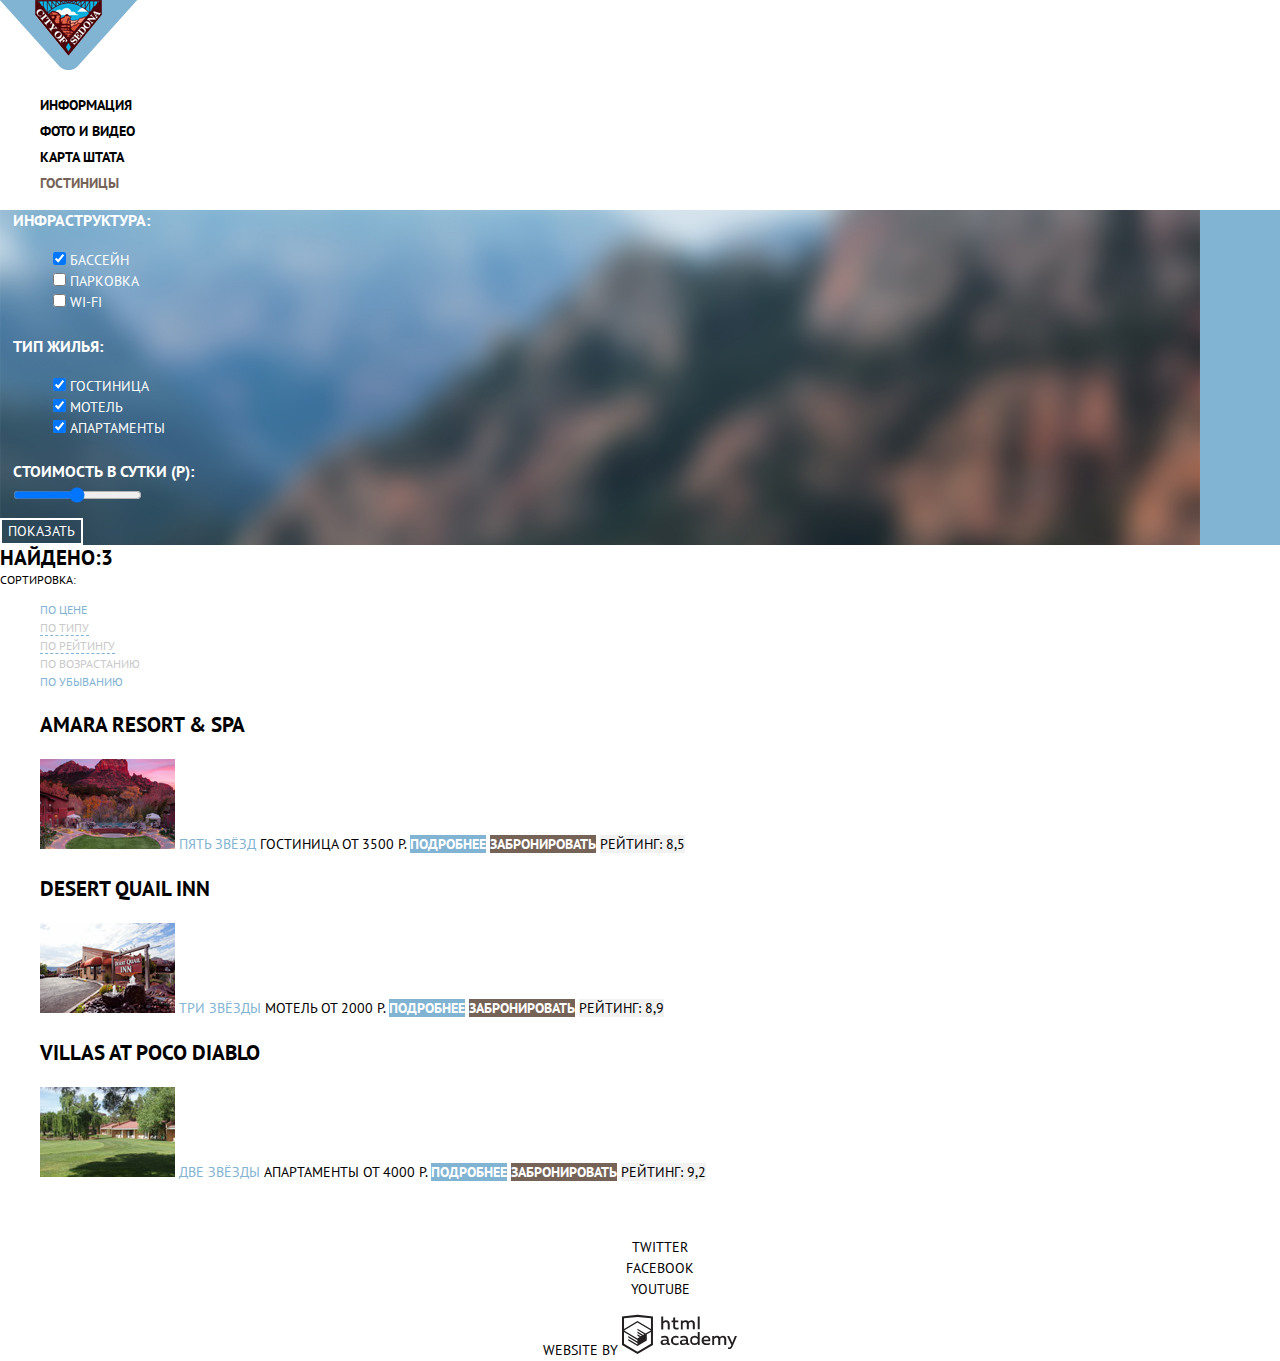
==== hotels.html @ 25424158 "Устранение замечаний — 2" ====
<!DOCTYPE html>
<html lang="ru">
  <head>
    <meta charset="utf-8">
    <title>HTML Academy: Седона</title>
    <link rel="stylesheet" href="css/normalize.css">
    <link rel="stylesheet" href="css/style.css">
    <link href="https://fonts.googleapis.com/css?family=PT+Sans:400,400i,700,700i&amp;subset=cyrillic" rel="stylesheet">
  </head>
  <body>
  	<header class="main-header">
			<nav class="nav">
				<a class="nav-header-logo" href="index.html">
					<img src="img/index-logo.png" alt="Логотип City of Sedona" width="138" height="70">
				</a>

				<ul class="nav-list">
					<li><a class="nav-link" href="#">Информация</a></li>
					<li><a class="nav-link" href="#">Фото и видео</a></li>
					<li><a class="nav-link" href="#">Карта штата</a></li>
					<li><a class="nav-link-current">Гостиницы</a></li>
				</ul>
			</nav>
  	</header>


  	<main class="container">
      <h1 class="visually-hidden">Поиск гостиниц в Седоне</h1>

      <section class="filter">
        <h2 class="visually-hidden">Фильтр гостиниц</h2>
        <form action="#" method="get">
          <fieldset class="filter-group">
            <legend class="filter-title">Инфраструктура:</legend>
            <ul class="filter-list">
              <li>
                <input type="checkbox" name="pool" id="pool" checked>
                <label class="filter-name" for="pool">Бассейн</label>
              </li>
              <li>
                <input type="checkbox" name="parking" id="parking">
                <label class="filter-name" for="parking">Парковка</label>
              </li>
              <li>
                <input type="checkbox" name="wi-fi" id="wi-fi">
                <label class="filter-name" for="wi-fi">Wi-Fi</label>
              </li>
            </ul>
          </fieldset>

          <fieldset class="filter-group">
            <legend class="filter-title">Тип жилья:</legend>
            <ul class="filter-list">
              <li>
                <input type="checkbox" name="hotel" id="hotel" checked>
                <label class="filter-name" for="hotel">Гостиница</label>
              </li>
              <li>
                <input type="checkbox" name="motel" id="motel" checked>
                <label class="filter-name" for="motel">Мотель</label>
              </li>
              <li>
                <input type="checkbox" name="apartments" id="apartments" checked>
                <label class="filter-name" for="apartments">Апартаменты</label>
              </li>
            </ul>
          </fieldset>

          <fieldset class="filter-group">
            <legend class="filter-title">Стоимость в сутки (Р):</legend>
            <input type="range" name="radio">
          </fieldset>
          
          <button class="filter-btn" type="submit">Показать</button>
        </form>
      </section>
      
      <section class="sorter">
        <h2 class="visually-hidden">Сортировка результатов</h2>
        <span class="sorter-subtitle">Найдено:3</span>

        <div class="sorter-settings">
          <span>Сортировка:</span>
          <ul class="sorter-list">          
            <li class="sorter-list-item"><a class="sorter-link-current">По цене</a></li>
            <li class="sorter-list-item"><a class="sorter-link" href="#">По типу</a></li>
            <li class="sorter-list-item"><a class="sorter-link" href="#">По рейтингу</a></li>

            <li class="sorter-list-item"><a class="sorter-min-max-link" href="#">По возрастанию</a></li>
            <li class="sorter-list-item"><a class="sorter-min-max-link sorter-link-current">По убыванию</a></li>
          </ul>
        </div>
      </section>

      <section class="results">
        <h2 class="visually-hidden">Результаты поиска</h2>
        <ul class="results-list">
          <li class="results-item">
            <a href="#">
              <h3 class="results-request">Amara Resort & Spa</h3>
              <img src="img/results-amara.jpg" alt="Фото гостиницы Amara Resort & Spa" width="135" height="90">
            </a>
            <span class="results-hotel-stars">Пять звёзд</span>
            <b>Гостиница</b>
            <b>от 3500 Р.</b>
            <a class="results-read-more" href="#">Подробнее</a>
            <a class="results-reserve" href="#">Забронировать</a>
            <mark class="results-hotel-rating">Рейтинг: 8,5</mark>
          </li>

          <li class="results-item">
            <a href="#">
              <h3 class="results-request">Desert Quail Inn</h3>
              <img src="img/results-desert.jpg" alt="Фото Desert Quail Inn"  width="135" height="90">              
            </a>
            <span class="results-hotel-stars">Три звёзды</span>
            <b>Мотель</b>
            <b>от 2000 Р.</b>
            <a class="results-read-more" href="#">Подробнее</a>
            <a class="results-reserve" href="#">Забронировать</a>
            <mark class="results-hotel-rating">Рейтинг: 8,9</mark>
          </li>

          <li class="results-item">
            <a href="#">
              <h3 class="results-request">Villas at Poco Diablo</h3>
              <img src="img/results-villas.jpg" alt="Фото Villas at Poco Diablo"  width="135" height="90">
            </a>
            <span class="results-hotel-stars">Две звёзды</span>
            <b>Апартаменты</b>
            <b>от 4000 Р.</b>
            <a class="results-read-more" href="#">Подробнее</a>
            <a class="results-reserve" href="#">Забронировать</a>
            <mark class="results-hotel-rating">Рейтинг: 9,2</mark>
          </li>
        </ul>
      </section>
  	</main>


  	<footer class="main-footer">
  		<div class="footer-hashtag">
  			<a href="#" class="hashtag">#visitsedona</a>
  		</div>

  		<div class="footer-social">
	      <ul class="footer-social-list">
	        <li><a class="social-btn social-btn-tw" href="https://twitter.com/">twitter</a></li>
	        <li><a class="social-btn social-btn-fb" href="https://facebook.com/">facebook</a></li>
	        <li><a class="social-btn social-btn-yt" href="https://www.youtube.com/">youtube</a></li>
        </ul>
  		</div>

  		<div class="footer-copyright">
        <span>Website by</span>
  			<a href="https://htmlacademy.ru/intensive/htmlcss">
          <img src="img/logo-htmlacademy.svg" alt="Логотип HTML Academy" width="115" height="41">
  			</a>
  		</div>
  	</footer>
  </body>
</html>
---- css/style.css ----
body {
	margin: 0;
	padding: 0;
	font-family: "PT Sans", Arial, sans-serif;
	font-size: 14px;
	line-height: 1.5;
	text-transform: uppercase;
}

a {
	text-decoration: none;
	color: inherit;
}



.nav {
	font-size: 14px;
	line-height: 1.86;
	font-weight: bold;
}

.nav-link:hover {
	color: #81b3d2;
}

.nav-link:active {
	color: #cacaca;
}

.nav-link:focus {
	color: #766357;
}

.nav-link-current {
	color: #766357
}



.nav-list,
.features-list,
.features-list-hints,
.footer-social-list,
.filter-list,
.sorter-list,
.results-list {
	list-style: none;
}



.filter {
	background: #81b3d2 url(../img/hotels-background.jpg) no-repeat;
}

.filter-group {
  border: none;
}

.filter-title {
	font-weight: bold;
  font-size: 16px;
  line-height: 1.31;
  color: #fff;
}

.filter-name {
  font-size: 14px;
  line-height: 1.5;  
  color: #fff;
}

.filter-btn {
	font-family: inherit;
  font-size: 14px;
  line-height: 1.5;
  text-transform: uppercase;
  color: #fff;
	background-color: transparent;
  border: 2px solid #fff;
}

.filter-btn:hover {
	color: #000;
	background-color: #fff;
}



.sorter-subtitle {
	font-weight: bold;
	font-size: 21px;
	line-height: 1.24;
}

.sorter-settings {
	font-size: 12px;
	line-height: 1.5;
}

.sorter-link {
  color: #cacaca;
  border-bottom: 1px dashed #81b3d2;
}


.sorter-link:hover {
	color: #81b3d2;
}

.sorter-link:active {
  color: #000;
  border-bottom: none;
}

.sorter-min-max-link {
	color: #cacaca;
}

.sorter-min-max-link:hover {
	color: #000;
}

.sorter-min-max-link:active {
	color: #81b3d2;
}

.sorter-link-current {
  color: #81b3d2;
  border-bottom: none;	
}


.results-request {
	font-weight: bold;
	font-size: 21px;
	line-height: 1.24;
	color: #000;
}

.results-request:hover {
	color: #81b3d2;
}

.results-request:active {
	color: #cacaca;
}

.results-hotel-stars {
	color: #81b3d2;
}

.results-item b {
	font-weight: normal;
	font-size: 14px;
	line-height: 1.5;
}

.results-read-more,
.results-reserve {
	font-weight: bold;
	font-size: 14px;
	line-height: 1.5;
	color: #fff;
}

.results-read-more {
	background-color: #81b3d2;
}

.results-read-more:hover {
	background-color: #669ec0;
}

.results-read-more:active {
	color: #94b9d2;
	background-color: #5496bd;
}

.results-reserve {
	background-color: #766357;
}

.results-reserve:hover {
	background-color: #604e43;
}

.results-reserve:active {
	color: #928a85;

	background-color: #503e33;
}

.results-hotel-rating {
	background-color: #f2f2f2;
}



.visually-hidden {
	position: absolute; 
  overflow: hidden; 
  clip: rect(0 0 0 0); 
  height: 1px;
  width: 1px; 
  margin: -1px;
  padding: 0;
  border: 0; 
}

.descript {
	font-weight: bold;
	font-size: 21px;
	line-height: 1.24;
	text-align: center;
}



.features-subtitle {
	font-size: 14px;
	line-height: 1.86;
	text-align: center;
}

.features-list li {
	text-align: center; 
}

.features-list b {
	font-size: 21px;
	line-height: 1;
	font-weight: bold;
}

.features-list-hints {
	background-color: #eee;
}



.search {
	text-align: center;
}

.search span {
	font-weight: bold;
	font-size: 30px;
	line-height: 1.2;
}

.search-subtitle {
	font-size: 14px;
	line-height: 1.71;
}

.dropdown {
	font-size: 21px;
	line-height: 1.24;
	font-weight: bold;
	color: #fff;
	background-color: #766357;
}

.dropdown:hover {
	background-color: #604e43;
}

.dropdown:active {
	color: #928a85;
	background-color: #503e33;
} 

.search-form-wrap,
.search-data,
.search-select-btn {
	font-weight: bold;
	font-size: 14px;
	line-height: 1.86;
	text-transform: uppercase;
	border: none;
}

.search-data {
	background-color: #f2f2f2;
}

.search-data:hover {
	background-color: #ebebeb;
}

.search-data:focus {
	background-color: #fff;
	border: 2px solid #e5e5e5;
} 

.search-button, 
.footer-hashtag {
	font-family: inherit;
	font-weight: bold;
	font-size: 21px;
	line-height: 1.24;
	text-transform: uppercase;
	color: #fff;
	border: none;
}

.search-select-btn {
	background-color: #f2f2f2;
}

.search-select-btn:hover {
	background-color: #000;
}

.search-select-btn:active {
	background-color: #81b3d2;
}

.search-button {
	background-color: #81b3d2;
}

.search-button:hover {
	background-color: #669ec0;
}

.search-button:active {
	color: #94b9d2;

	background-color: #5496bd;
} 



.main-footer {
	background-color: rgba(255, 255, 255, 0.9);
}

.footer-hashtag,
.footer-social,
.footer-copyright {
	text-align: center;
}

.footer-copyright-text {
	font-size: 14px;
	line-height: 1.86;
}
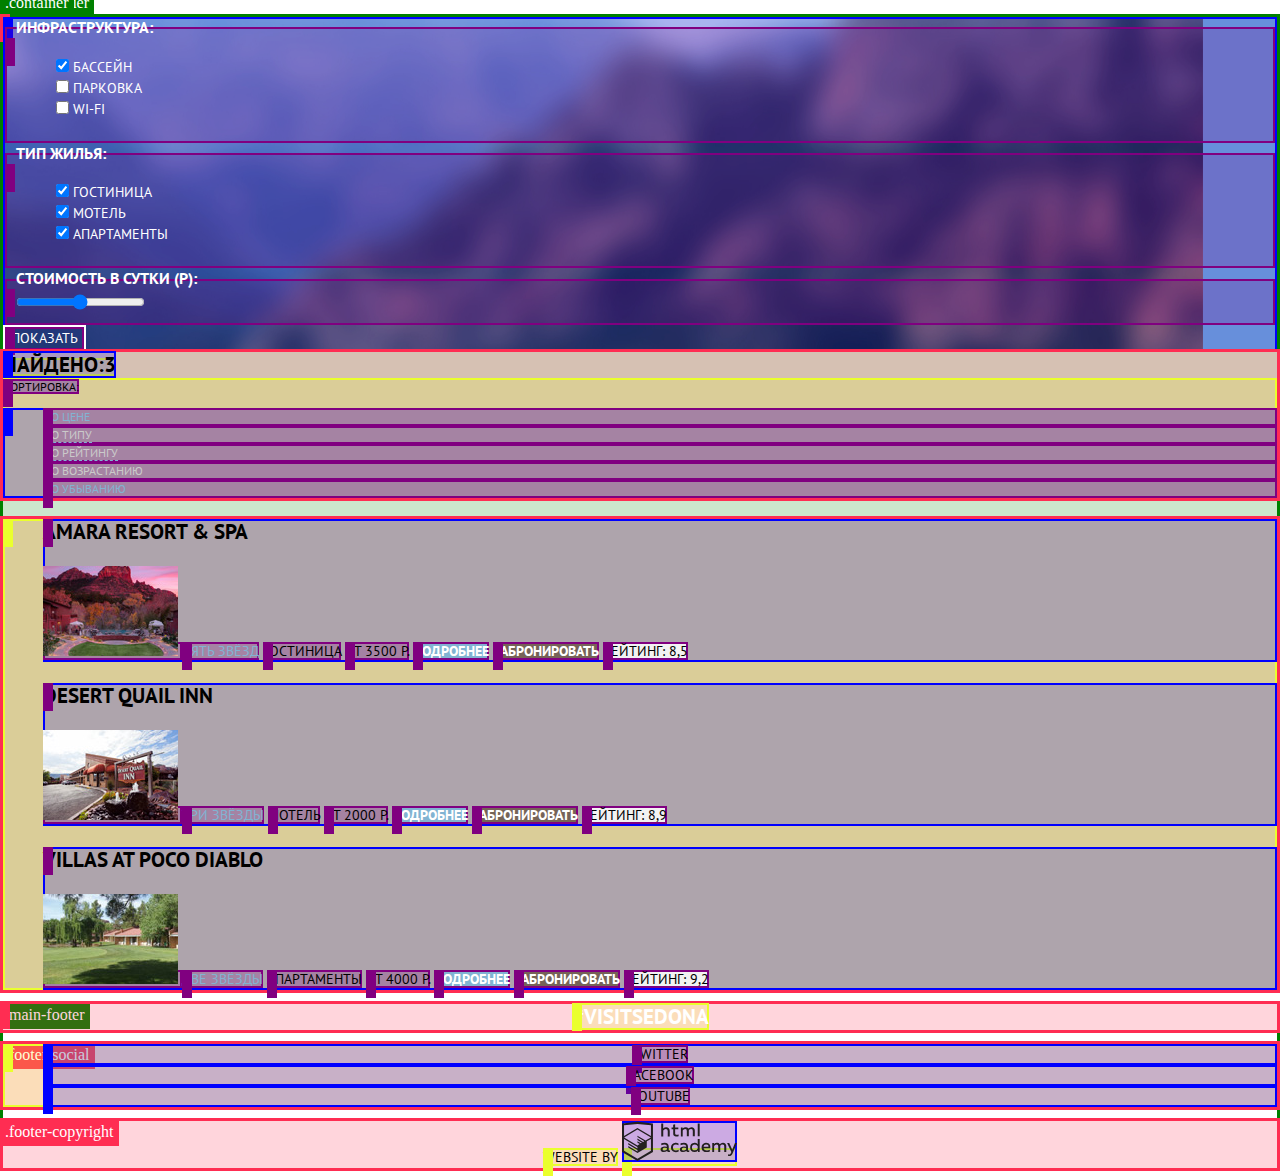
==== commit 3c991c2f: "home" ====
--- a/hotels.html
+++ b/hotels.html
@@ -5,20 +5,22 @@
     <title>HTML Academy: Седона</title>
     <link rel="stylesheet" href="css/normalize.css">
     <link rel="stylesheet" href="css/style.css">
+    <link rel="stylesheet" href="css/outline.css">
     <link href="https://fonts.googleapis.com/css?family=PT+Sans:400,400i,700,700i&amp;subset=cyrillic" rel="stylesheet">
   </head>
   <body>
   	<header class="main-header">
 			<nav class="nav">
 				<a class="nav-header-logo" href="index.html">
+          <!--
 					<img src="img/index-logo.png" alt="Логотип City of Sedona" width="138" height="70">
 				</a>
-
+        -->
 				<ul class="nav-list">
-					<li><a class="nav-link" href="#">Информация</a></li>
-					<li><a class="nav-link" href="#">Фото и видео</a></li>
-					<li><a class="nav-link" href="#">Карта штата</a></li>
-					<li><a class="nav-link-current">Гостиницы</a></li>
+					<li><!-- <a class="nav-link" href="#">Информация</a> --></li>
+					<li><!-- <a class="nav-link" href="#">Фото и видео</a> --></li>
+					<li><!-- <a class="nav-link" href="#">Карта штата</a> --></li>
+					<li><!-- <a class="nav-link nav-link-current">Гостиницы</a> --></li>
 				</ul>
 			</nav>
   	</header>
@@ -82,7 +84,7 @@
         <div class="sorter-settings">
           <span>Сортировка:</span>
           <ul class="sorter-list">          
-            <li class="sorter-list-item"><a class="sorter-link-current">По цене</a></li>
+            <li class="sorter-list-item"><a class="sorter-link sorter-link-current">По цене</a></li>
             <li class="sorter-list-item"><a class="sorter-link" href="#">По типу</a></li>
             <li class="sorter-list-item"><a class="sorter-link" href="#">По рейтингу</a></li>
 
--- a/css/style.css
+++ b/css/style.css
@@ -348,3 +348,6 @@
 	font-size: 14px;
 	line-height: 1.86;
 }
+
+/* --- Сеточные стили --- */
+
--- a/css/outline.css
+++ b/css/outline.css
@@ -0,0 +1,255 @@
+/*======================================
+ Системное оформление - не изменять
+=======================================*/
+
+body {
+  padding: 3px;
+}
+
+body > *,
+body > * > *,
+body > * > * > *,
+body > * > * > * > *,
+body > * > * > * > * > * {
+  position: relative;
+}
+
+body > *::before,
+body > * > *::before,
+body > * > * > *::before,
+body > * > * > * > *::before,
+body > * > * > * > * > *::before {
+  content: "";
+  position: absolute;
+
+  height: 24px;
+  padding: 2px 5px;
+
+  1font-weight: bold;
+  font-size: 16px;
+  line-height: 1.5;
+  text-transform: lowercase;
+  font-family: "Consolas", monotype;
+  white-space: nowrap;
+}
+
+body > *::before {
+  top: -3px;
+  left: -3px;
+}
+
+body > * > *::before {
+  top: -3px;
+  left: -3px;
+}
+
+body > * > * > *::before {
+  top: 0;
+  left: 0;
+}
+
+body > * > * > * > *::before {
+  top: 0;
+  left: 0;
+}
+
+body > * > * > * > * > *::before {
+  top: 0;
+  left: 0;
+}
+
+body > * {
+  background: rgba(0, 128, 0, 0.2);
+  box-shadow: 0 0 0 3px green;
+}
+
+body > *::before {
+  color: white;
+
+  background: green;
+}
+
+body > * > * {
+  background: rgba(255, 45, 82, 0.2);
+  box-shadow: 0 0 0 3px rgb(255, 45, 82);
+}
+
+body > * > *::before {
+  color: white;
+
+  background: rgb(255, 45, 82);
+}
+
+body > * > * > * {
+  background: rgba(234, 255, 45, 0.2);
+  box-shadow: inset 0 0 0 2px rgb(234, 255, 45);
+}
+
+body > * > * > *::before {
+  color: black;
+
+  background: rgb(234, 255, 45);
+}
+
+body > * > * > * > * {
+  background: rgba(0, 0, 255, 0.2);
+  box-shadow: inset 0 0 0 2px blue;
+}
+
+body > * > * > * > *::before {
+  color: white;
+
+  background: blue;
+}
+
+body > * > * > * > * > * {
+  background: rgba(128, 0, 128, 0.2);
+  box-shadow: inset 0 0 0 2px purple;
+}
+
+body > * > * > * > * > *::before {
+  color: white;
+
+  background: purple;
+}
+
+.main-header::before {
+  content: ".main-header";
+  top: auto;
+  bottom: 0;
+}
+
+.container::before {
+  content: ".container";
+}
+
+main.container::before {
+  content: ".container";
+  top: -28px;
+}
+
+.main-header .container::before {
+  top: auto;
+  bottom: -28px;
+}
+
+.main-navigation::before {
+  content: ".main-navigation";
+  top: auto;
+  left: auto;
+  bottom: 0;
+  right: 0;
+}
+
+.main-navigation-wrapper::before {
+  content: ".main-navigation-wrapper";
+}
+
+.site-navigation::before {
+  content: ".site-navigation";
+}
+
+.user-navigation::before {
+  content: ".user-navigation";
+}
+
+.main-header-logo::before {
+  content: ".main-header-logo";
+}
+
+.features::before {
+  content: ".features";
+}
+
+.features-list::before {
+  content: ".features-list";
+}
+
+.feature-item::before {
+  content: ".feature-item";
+  top: auto;
+  bottom: 0;
+}
+
+.index-columns::before {
+  content: ".index-columns";
+}
+
+.news::before {
+  content: ".news";
+}
+
+.gallery::before {
+  content: ".gallery";
+}
+
+.contacts::before {
+  content: ".contacts";
+}
+
+.appointment::before {
+  content: ".appointment";
+}
+
+.main-footer::before {
+  content: ".main-footer";
+}
+
+.main-footer .container::before {
+  top: -28px;
+}
+
+.footer-contacts::before {
+  content: ".footer-contacts";
+}
+
+.footer-social::before {
+  content: ".footer-social";
+}
+
+.footer-copyright::before {
+  content: ".footer-copyright";
+}
+
+.breadcrumbs::before {
+  content: ".breadcrumbs";
+}
+
+.page-title::before {
+  content: ".page-title";
+}
+
+.catalog-columns::before {
+  content: ".catalog-columns";
+  top: -28px;
+}
+
+.filters::before {
+  content: ".filters";
+}
+
+.catalog::before {
+  content: '.catalog';
+}
+
+.catalog-list::before {
+  content: ".catalog-list";
+}
+
+.catalog-item::before {
+  content: ".catalog-item";
+  top: auto;
+  bottom: 0;
+}
+
+.pagination-list::before {
+  content: ".pagination-list";
+}
+
+.product-photos::before {
+  content: ".product-photos";
+}
+
+.product-info::before {
+  content: ".product-info";
+}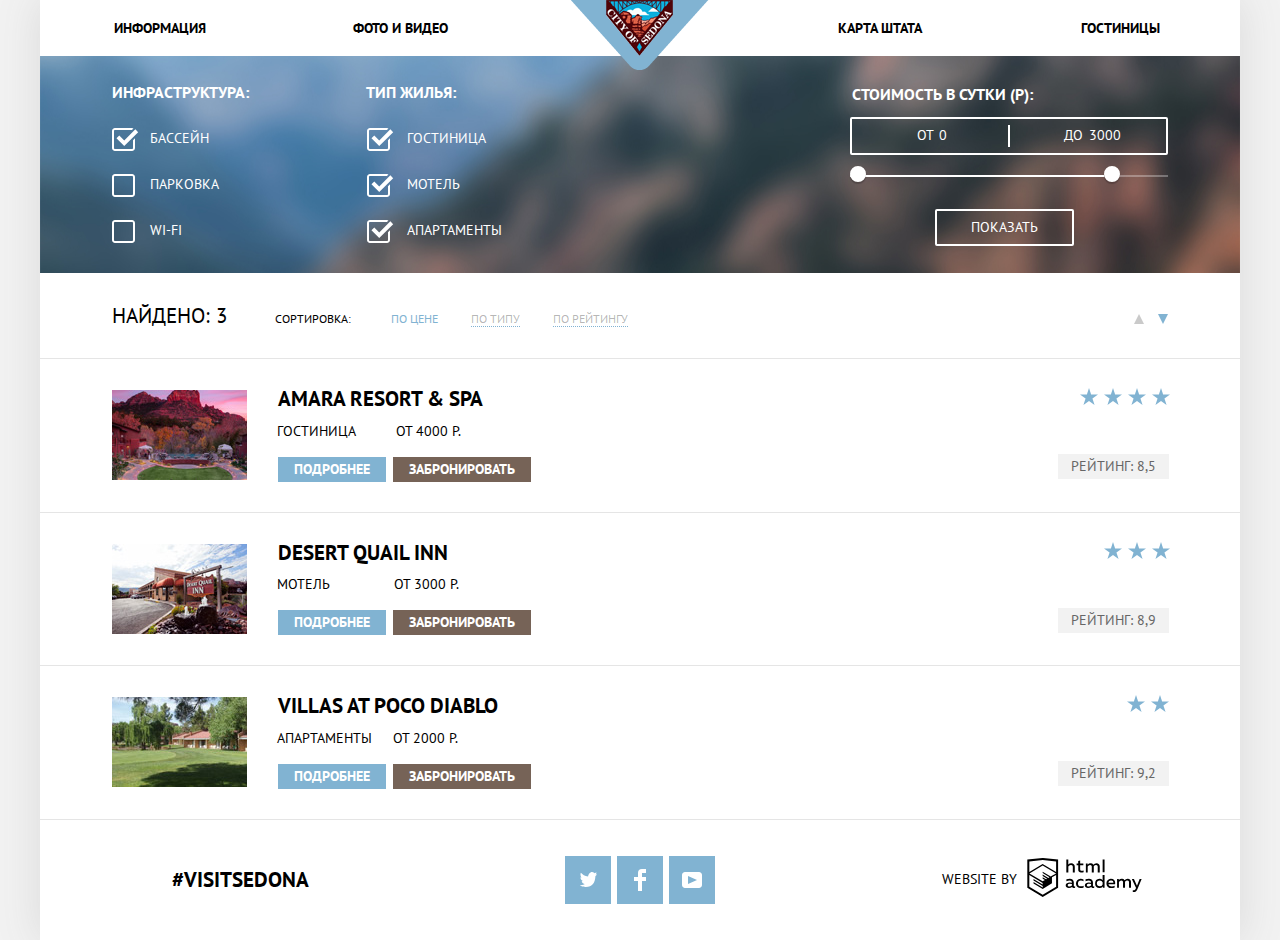
==== commit 9f076a66: "На проверку" ====
--- a/hotels.html
+++ b/hotels.html
@@ -1,164 +1,238 @@
 <!DOCTYPE html>
 <html lang="ru">
-  <head>
-    <meta charset="utf-8">
-    <title>HTML Academy: Седона</title>
-    <link rel="stylesheet" href="css/normalize.css">
-    <link rel="stylesheet" href="css/style.css">
-    <link rel="stylesheet" href="css/outline.css">
-    <link href="https://fonts.googleapis.com/css?family=PT+Sans:400,400i,700,700i&amp;subset=cyrillic" rel="stylesheet">
-  </head>
-  <body>
-  	<header class="main-header">
-			<nav class="nav">
-				<a class="nav-header-logo" href="index.html">
-          <!--
-					<img src="img/index-logo.png" alt="Логотип City of Sedona" width="138" height="70">
-				</a>
-        -->
-				<ul class="nav-list">
-					<li><!-- <a class="nav-link" href="#">Информация</a> --></li>
-					<li><!-- <a class="nav-link" href="#">Фото и видео</a> --></li>
-					<li><!-- <a class="nav-link" href="#">Карта штата</a> --></li>
-					<li><!-- <a class="nav-link nav-link-current">Гостиницы</a> --></li>
-				</ul>
-			</nav>
-  	</header>
-
-
-  	<main class="container">
-      <h1 class="visually-hidden">Поиск гостиниц в Седоне</h1>
-
-      <section class="filter">
-        <h2 class="visually-hidden">Фильтр гостиниц</h2>
-        <form action="#" method="get">
-          <fieldset class="filter-group">
-            <legend class="filter-title">Инфраструктура:</legend>
-            <ul class="filter-list">
-              <li>
-                <input type="checkbox" name="pool" id="pool" checked>
-                <label class="filter-name" for="pool">Бассейн</label>
-              </li>
-              <li>
-                <input type="checkbox" name="parking" id="parking">
-                <label class="filter-name" for="parking">Парковка</label>
-              </li>
-              <li>
-                <input type="checkbox" name="wi-fi" id="wi-fi">
-                <label class="filter-name" for="wi-fi">Wi-Fi</label>
-              </li>
-            </ul>
-          </fieldset>
-
-          <fieldset class="filter-group">
-            <legend class="filter-title">Тип жилья:</legend>
-            <ul class="filter-list">
-              <li>
-                <input type="checkbox" name="hotel" id="hotel" checked>
-                <label class="filter-name" for="hotel">Гостиница</label>
-              </li>
-              <li>
-                <input type="checkbox" name="motel" id="motel" checked>
-                <label class="filter-name" for="motel">Мотель</label>
-              </li>
-              <li>
-                <input type="checkbox" name="apartments" id="apartments" checked>
-                <label class="filter-name" for="apartments">Апартаменты</label>
-              </li>
-            </ul>
-          </fieldset>
-
-          <fieldset class="filter-group">
-            <legend class="filter-title">Стоимость в сутки (Р):</legend>
-            <input type="range" name="radio">
-          </fieldset>
-          
-          <button class="filter-btn" type="submit">Показать</button>
-        </form>
-      </section>
-      
-      <section class="sorter">
-        <h2 class="visually-hidden">Сортировка результатов</h2>
-        <span class="sorter-subtitle">Найдено:3</span>
-
-        <div class="sorter-settings">
-          <span>Сортировка:</span>
-          <ul class="sorter-list">          
-            <li class="sorter-list-item"><a class="sorter-link sorter-link-current">По цене</a></li>
-            <li class="sorter-list-item"><a class="sorter-link" href="#">По типу</a></li>
-            <li class="sorter-list-item"><a class="sorter-link" href="#">По рейтингу</a></li>
-
-            <li class="sorter-list-item"><a class="sorter-min-max-link" href="#">По возрастанию</a></li>
-            <li class="sorter-list-item"><a class="sorter-min-max-link sorter-link-current">По убыванию</a></li>
+<head>
+  <meta charset="utf-8">
+  <title>Седона — небольшой городок в Аризоне</title>
+  <link rel="stylesheet" href="css/normalize.css">
+  <link rel="stylesheet" href="css/style.css">
+  <link href="https://fonts.googleapis.com/css?family=PT+Sans:400,400i,700,700i&amp;subset=cyrillic" rel="stylesheet">
+</head>
+<body class="hotels-page">
+  <div class="container">
+    <header class="main-header">
+      <nav class="nav">
+        <a class="nav-header-logo" href="index.html">
+          <img src="img/index-logo.png" alt="Логотип City of Sedona" width="138" height="70">
+        </a>
+        <ul class="nav-list">
+          <li>
+            <a class="nav-link" href="#">Информация</a>
+          </li>
+          <li>
+            <a class="nav-link" href="#">Фото и видео</a>
+          </li>
+          <li>
+            <a class="nav-link" href="#">Карта штата</a>
+          </li>
+          <li>
+            <a class="nav-link" href="#">Гостиницы</a>
+          </li>
+        </ul>
+      </nav>
+    </header>
+    <main>
+      <h1 class="visually-hidden">Гостиницы</h1>
+      <section class="filters">
+        <h2 class="visually-hidden">Фильтр жилья</h2>
+        <form class="filter" method="get" action="https://echo.htmlacademy.ru">
+          <div class="fieldset-1">
+            <h3>Инфраструктура:</h3>
+              <p>
+                <label>
+                  <input type="checkbox" name="pool" class="visually-hidden" checked>
+                  <span class="checkbox-indicator"></span>
+                  бассейн
+                </label>
+              </p>
+              <p>
+                <label>
+                  <input type="checkbox" name="parking" class="visually-hidden">
+                  <span class="checkbox-indicator"></span>
+                  парковка
+                </label>
+              </p>
+              <p>
+                <label>
+                  <input type="checkbox" name="wifi" class="visually-hidden">
+                  <span class="checkbox-indicator"></span>
+                  wi-fi
+                </label>
+              </p>
+            </div>            
+            <div class="fieldset-2">
+              <h3>Тип жилья:</h3>
+              <p>
+                <label>
+                  <input type="checkbox" name="hotel" class="visually-hidden" checked>
+                  <span class="checkbox-indicator"></span>
+                  гостиница
+                </label>
+              </p>
+              <p>
+                <label>
+                  <input type="checkbox" name="motel" class="visually-hidden" checked>
+                  <span class="checkbox-indicator"></span>
+                  мотель
+                </label>
+              </p>
+              <p>
+                <label>
+                  <input type="checkbox" name="apartments" class="visually-hidden" checked>
+                  <span class="checkbox-indicator"></span>
+                  апартаменты
+                </label>
+              </p>
+            </div>            
+            <div class="filter-range">
+              <div class="filter-range-title">Стоимость в сутки (p):</div>
+              <div class="price-controls">
+                <label class="min-price">от <input type="text" name="min-price" value="0"></label>
+                <label class="max-price">до <input type="text" name="max-price" value="3000"></label>
+              </div>              
+              <div class="range-controls">
+                <div class="scale">
+                  <div class="bar"></div>
+                </div>
+                <div class="range-toggle range-toggle-min"></div>
+                <div class="range-toggle range-toggle-max"></div>
+              </div>
+              <button type="submit">Показать</button>
+            </div>
+          </form>
+        </section>        
+        <div class="sort">
+          <span>Найдено: 3</span>
+          <h2>Сортировка:</h2>
+          <ul class="sort-list">
+            <li><a class="price sort-active" href="#">По цене</a></li>
+            <li><a class="type" href="#">По типу</a></li>
+            <li><a class="rating" href="#">По рейтингу</a></li>
           </ul>
-        </div>
-      </section>
-
-      <section class="results">
-        <h2 class="visually-hidden">Результаты поиска</h2>
-        <ul class="results-list">
-          <li class="results-item">
-            <a href="#">
-              <h3 class="results-request">Amara Resort & Spa</h3>
-              <img src="img/results-amara.jpg" alt="Фото гостиницы Amara Resort & Spa" width="135" height="90">
-            </a>
-            <span class="results-hotel-stars">Пять звёзд</span>
-            <b>Гостиница</b>
-            <b>от 3500 Р.</b>
-            <a class="results-read-more" href="#">Подробнее</a>
-            <a class="results-reserve" href="#">Забронировать</a>
-            <mark class="results-hotel-rating">Рейтинг: 8,5</mark>
-          </li>
-
-          <li class="results-item">
-            <a href="#">
-              <h3 class="results-request">Desert Quail Inn</h3>
-              <img src="img/results-desert.jpg" alt="Фото Desert Quail Inn"  width="135" height="90">              
-            </a>
-            <span class="results-hotel-stars">Три звёзды</span>
-            <b>Мотель</b>
-            <b>от 2000 Р.</b>
-            <a class="results-read-more" href="#">Подробнее</a>
-            <a class="results-reserve" href="#">Забронировать</a>
-            <mark class="results-hotel-rating">Рейтинг: 8,9</mark>
-          </li>
-
-          <li class="results-item">
-            <a href="#">
-              <h3 class="results-request">Villas at Poco Diablo</h3>
-              <img src="img/results-villas.jpg" alt="Фото Villas at Poco Diablo"  width="135" height="90">
-            </a>
-            <span class="results-hotel-stars">Две звёзды</span>
-            <b>Апартаменты</b>
-            <b>от 4000 Р.</b>
-            <a class="results-read-more" href="#">Подробнее</a>
-            <a class="results-reserve" href="#">Забронировать</a>
-            <mark class="results-hotel-rating">Рейтинг: 9,2</mark>
-          </li>
-        </ul>
-      </section>
-  	</main>
-
-
-  	<footer class="main-footer">
-  		<div class="footer-hashtag">
-  			<a href="#" class="hashtag">#visitsedona</a>
-  		</div>
-
-  		<div class="footer-social">
-	      <ul class="footer-social-list">
-	        <li><a class="social-btn social-btn-tw" href="https://twitter.com/">twitter</a></li>
-	        <li><a class="social-btn social-btn-fb" href="https://facebook.com/">facebook</a></li>
-	        <li><a class="social-btn social-btn-yt" href="https://www.youtube.com/">youtube</a></li>
-        </ul>
-  		</div>
-
-  		<div class="footer-copyright">
-        <span>Website by</span>
-  			<a href="https://htmlacademy.ru/intensive/htmlcss">
-          <img src="img/logo-htmlacademy.svg" alt="Логотип HTML Academy" width="115" height="41">
-  			</a>
-  		</div>
-  	</footer>
+          <div class="sort-buttons">
+            <button type="button" class="ascending"><span class="visually-hidden">По возрастанию</span></button>
+            <button type="button" class="descending triangle-current"><span class="visually-hidden">По убыванию</span></button>
+          </div>
+        </div>
+        <section class="catalog">
+          <h2 class="visually-hidden">Список гостиниц</h2>
+          <ul class="catalog-list">
+            <li class="catalog-item">
+              <div class="catalog-item-image">
+                <a href="catalog-item.html">
+                  <img src="img/results-amara.jpg" width="135" height="90" alt="Amara Resort & Spa">
+                </a>
+              </div>
+              <div class="item-container">
+                <h3>
+                  <a class="name" href="catalog-item.html">Amara Resort & Spa</a>
+                </h3>
+                <p>
+                  <b>Гостиница</b>
+                  <b>От 4000 P.</b>
+                </p>
+                <p class="catalog-item-reserve">
+                  <a href="#">Подробнее</a>
+                  <a href="#">Забронировать</a>
+                </p>
+              </div>
+              <div class="rating-container">
+                <ul class="stars stars-4" aria-label="4 звезды">
+                  <li class="star">&#9733;</li>
+                  <li class="star">&#9733;</li>
+                  <li class="star">&#9733;</li>
+                  <li class="star">&#9733;</li>
+                </ul>
+                <span class="rate">Рейтинг: 8,5</span>
+              </div>
+            </li>
+            <li class="catalog-item">
+              <div class="catalog-item-image">
+                <a href="catalog-item.html">
+                  <img src="img/results-desert.jpg" width="135" height="90" alt="Desert Quail Inn">
+                </a>
+              </div>
+              <div class="item-container">
+                <h3>
+                  <a class="name" href="catalog-item.html">Desert Quail Inn</a>
+                </h3>
+                <p>
+                  <b>Мотель</b>
+                  <b>От 3000 P.</b>
+                </p>
+                <p class="catalog-item-reserve">
+                  <a href="#">Подробнее</a>
+                  <a href="#">Забронировать</a>
+                </p>
+              </div>
+              <div class="rating-container">
+                <ul class="stars stars-3" aria-label="3 звезды">
+                  <li class="star">&#9733;</li>
+                  <li class="star">&#9733;</li>
+                  <li class="star">&#9733;</li>
+                </ul>
+                <span class="rate">Рейтинг: 8,9</span>
+              </div>
+            </li>
+            <li class="catalog-item">
+              <div class="catalog-item-image">
+                <a href="catalog-item.html">
+                  <img src="img/results-villas.jpg" width="135" height="90" alt="Villas at Poco Diablo">
+                </a>
+              </div>
+              <div class="item-container">
+                <h3>
+                  <a class="name" href="catalog-item.html">Villas at Poco Diablo</a>
+                </h3>
+                <p>
+                  <b>Апартаменты</b>
+                  <b>От 2000 P.</b>
+                </p>
+                <p class="catalog-item-reserve">
+                  <a href="#">Подробнее</a>
+                  <a href="#">Забронировать</a>
+                </p>
+              </div>
+              <div class="rating-container">
+                <ul class="stars stars-2" aria-label="2 звезды">
+                  <li class="star">&#9733;</li>
+                  <li class="star">&#9733;</li>
+                </ul>
+                <span class="rate">Рейтинг: 9,2</span>
+              </div>
+            </li>
+          </ul>
+        </section>
+      </main>
+      <footer class="main-footer">
+        <div class="footer-hashtag">
+          <a href="#" class="hashtag">#visitsedona</a>
+        </div>
+        <div class="footer-social">
+          <ul class="footer-social-list">
+            <li>
+              <a class="social-btn social-btn-tw" href="https://twitter.com/"><span class="visually-hidden">twitter</span>
+                <svg xmlns="http://www.w3.org/2000/svg" xmlns:xlink="http://www.w3.org/1999/xlink" width="17" height="15" viewBox="0 0 17 15"><path d="M10.95.144c1.685-.496 2.984.27 3.577 1.179.673-.231 1.331-.481 2.011-.708a2.345 2.345 0 0 1-.857 1.768c.685.17 1.304-.491 1.304-.491-.169 1-1.006 1.788-1.563 2.024-.231 6.75-3.175 11.217-10.077 11.082h-.446c-.41 0-4.164-.46-4.898-1.887 2.271.196 3.893-.422 4.693-1.177-.96-.3-2.679-.477-2.979-2.95.349.106.564.228 1.19.119C1.705 8.247.374 7.53.448 5.33c.285.328 1.067.536 1.34.472C1.085 5.561-.182 2.442.894.85c1.818 1.854 3.735 3.606 7.152 3.773C8.254 2.33 9.183.793 10.95.144z"/></svg>
+              </a>
+            </li>
+            <li>
+              <a class="social-btn social-btn-fb" href="https://facebook.com/"><span class="visually-hidden">facebook</span>
+                <svg class="icon-svg" xmlns="http://www.w3.org/2000/svg" width="12" height="22" viewBox="0 0 12 22"><path d="M12 4V0H8a4 4 0 0 0-4 4v4H0v4h4v10h4V12h4V8H8V4h4z"/></svg>
+              </a>
+            </li>
+            <li>
+              <a class="social-btn social-btn-yt" href="https://www.youtube.com/"><span class="visually-hidden">youtube</span>
+                <svg xmlns="http://www.w3.org/2000/svg" xmlns:xlink="http://www.w3.org/1999/xlink" width="20" height="16" viewBox="0 0 20 16"><path d="M17 0H3C1.35 0 0 1.35 0 3v10c0 1.65 1.35 3 3 3h14c1.65 0 3-1.35 3-3V3c0-1.65-1.35-3-3-3zM6.027 11.998V4.002L15.014 8l-8.987 3.998z"/></svg>
+              </a>
+            </li>
+          </ul>
+        </div>
+        <div class="footer-copyright">
+          <span class="footer-copyright-text">Website by</span>
+          <a class="copyright-link" href="https://htmlacademy.ru/intensive/htmlcss">
+            <svg id="Layer_1" data-name="Layer 1" xmlns="http://www.w3.org/2000/svg" width="115" height="41" viewBox="0 0 108.08 36.85"><title>logo-htmlacademy-small1</title><path d="M44.61,26.88a2,2,0,0,0,.55-0.1v1.33a3.25,3.25,0,0,1-1.18.21,1.67,1.67,0,0,1-1.67-1,4.84,4.84,0,0,1-3.14,1.08c-1.51,0-2.91-.83-2.91-2.55,0-2.13,2-2.79,3.71-2.79a11.08,11.08,0,0,1,2.17.25v-0.3c0-1-.76-1.77-2.19-1.77a7.42,7.42,0,0,0-3,.64v-1.7a10.21,10.21,0,0,1,3.19-.55c2.36,0,3.81,1.12,3.81,3.65v3a0.54,0.54,0,0,0,.49.59h0.17Zm-6.44-1.13A1.35,1.35,0,0,0,39.63,27h0.11a3.39,3.39,0,0,0,2.41-1V24.58a9.72,9.72,0,0,0-1.81-.21c-1,0-2.16.33-2.16,1.38h0Zm12.36-6.11a5,5,0,0,1,2.57.64V22a4.08,4.08,0,0,0-2.3-.7,2.75,2.75,0,1,0,0,5.49,5,5,0,0,0,2.43-.64v1.71a6.27,6.27,0,0,1-2.76.57A4.21,4.21,0,0,1,46,24.51q0-.21,0-0.41a4.32,4.32,0,0,1,4.18-4.46h0.38Zm12.17,7.24a2,2,0,0,0,.55-0.1v1.33a3.25,3.25,0,0,1-1.18.21,1.67,1.67,0,0,1-1.67-1,4.84,4.84,0,0,1-3.14,1.08c-1.51,0-2.91-.83-2.91-2.55,0-2.13,2-2.79,3.71-2.79a11.08,11.08,0,0,1,2.17.25v-0.3c0-1-.76-1.77-2.19-1.77a7.42,7.42,0,0,0-3,.64v-1.7a10.21,10.21,0,0,1,3.19-.55c2.36,0,3.81,1.12,3.81,3.65v3a0.54,0.54,0,0,0,.49.59h0.17Zm-6.44-1.13A1.35,1.35,0,0,0,57.73,27h0.11a3.39,3.39,0,0,0,2.41-1V24.58a9.72,9.72,0,0,0-1.81-.21c-1.06,0-2.16.33-2.16,1.38h0ZM73,16V28.2H71.35V26.88a3.88,3.88,0,0,1-3.19,1.54,4.4,4.4,0,0,1,0-8.78,3.81,3.81,0,0,1,3,1.3V16H73Zm-4.53,5.22a2.76,2.76,0,1,0,0,5.52A2.86,2.86,0,0,0,71.15,25V23A2.91,2.91,0,0,0,68.49,21.27ZM79,19.64c3.31,0,4.46,2.68,3.92,5.09H76.7c0.21,1.5,1.67,2.11,3.19,2.11a6.11,6.11,0,0,0,2.64-.59v1.6a7.14,7.14,0,0,1-3,.57C77,28.42,74.78,27,74.78,24a4.18,4.18,0,0,1,4-4.39H79Zm0.09,1.54a2.28,2.28,0,0,0-2.44,2.1v0.06H81.3A2,2,0,0,0,79.13,21.18Zm5.73,7V19.87h1.65v1a3.81,3.81,0,0,1,2.78-1.27A2.86,2.86,0,0,1,91.89,21a4.12,4.12,0,0,1,2.91-1.33A3.06,3.06,0,0,1,98,23V28.2h-1.9V23.05a1.59,1.59,0,0,0-1.42-1.75H94.42a2.8,2.8,0,0,0-2.07,1.12V28.2h-1.9V23.05A1.59,1.59,0,0,0,89,21.31H88.8a3,3,0,0,0-2.21,1.29v5.63H84.86Zm21.31-8.33h1.9l-3.91,9.46c-0.9,2.17-2.09,2.86-3.35,2.86a4.76,4.76,0,0,1-1.1-.14V30.46a2.86,2.86,0,0,0,.85.12c0.9,0,1.58-.64,2.07-1.9l0.17-.42-4-8.4h2l2.86,6.29ZM38.73,1.46V6.22a3.81,3.81,0,0,1,2.7-1.14,3.25,3.25,0,0,1,3.44,3.4v5.15H43V8.72a1.81,1.81,0,0,0-1.61-2h-0.3a2.93,2.93,0,0,0-2.32,1.39v5.52h-1.9V1.46h1.9ZM49.94,2.31v3h3V6.91h-3v3.81c0,1.1.5,1.46,1.58,1.46a4.49,4.49,0,0,0,1.69-.33v1.6A6.8,6.8,0,0,1,51,13.8a2.55,2.55,0,0,1-2.86-2.74V6.89H46.58V5.26h1.5V2.74Zm5.4,11.31V5.28H57v1A3.81,3.81,0,0,1,59.77,5a2.86,2.86,0,0,1,2.6,1.33A4.12,4.12,0,0,1,65.28,5,3.06,3.06,0,0,1,68.44,8.4v5.21h-1.9V8.46a1.59,1.59,0,0,0-1.42-1.75H64.89a2.8,2.8,0,0,0-2.07,1.12v5.78h-1.9V8.46A1.59,1.59,0,0,0,59.5,6.71H59.27A3,3,0,0,0,57.06,8v5.63H55.34ZM71.17,1.45H73V13.6H71.17V1.45ZM14.71,0H14.55L0,1.54V28.21l14.55,8.66,14.55-8.66V1.54Zm12.5,27.1L14.55,34.64,1.9,27.12V16.18l12.59,7.5V25L5.86,19.9v1.31l8.68,5.21v1.39L5.87,22.65V24l8.68,5.21,8.75-5.24V18.31L27.2,16V27.12Zm0-12.53-3.48,2-1.6,1L14.51,13v1.31L21,18.23H21l-0.14.09-1,.54-5.37-3.2V17l4.24,2.52-1,.67-3.2-1.9v1.31l2.1,1.24L14.5,22.1,2,14.65,14.51,7.11Zm0-1.32L14.49,5.76,1.91,13.25v-10L14.56,1.92,27.21,3.25v10h0Z" transform="translate(0 -0.02)"/></svg>
+          </a>
+        </div>
+      </footer>
+    </div>
   </body>
 </html>
--- a/css/style.css
+++ b/css/style.css
@@ -1,3 +1,9 @@
+*,
+*::before,
+*::after {
+	box-sizing: border-box;;
+}
+
 body {
 	margin: 0;
 	padding: 0;
@@ -5,6 +11,7 @@
 	font-size: 14px;
 	line-height: 1.5;
 	text-transform: uppercase;
+	background-color: #f2f2f2;
 }
 
 a {
@@ -12,12 +19,62 @@
 	color: inherit;
 }
 
-
+.container {
+	width: 1200px;
+	margin: 0 auto;
+	box-shadow: 0 0 40px 2px #dbdbdb;
+	background-color: #fff;
+}
+
+.main-header {
+	text-align: center;
+	
+}
+
+.main-header-bg {
+	min-height: 564px;
+	background: url(../img/index-main-header.png) no-repeat 0 100%;
+}
 
 .nav {
-	font-size: 14px;
-	line-height: 1.86;
+	position: relative;
+	background-color: #fff;
+}
+
+.nav-header-logo {
+	position: absolute;
+	top: 0;
+	right: 0;
+	left: 0;
+	width: 138px;
+	height: 70px;
+	margin: auto;
+}
+
+.nav-list {
+	display: flex;
+	align-items: center;
+	min-height: 56px;
+	margin: 0;
+	padding: 0;
+}
+
+.nav-list li {
+	width: 20%;
+}
+
+.nav-list li:nth-child(2) {
+	margin-right: 10%;
+}
+
+.nav-list li:nth-child(3) {
+	margin-left: 10%;
+}
+
+.nav-link {
 	font-weight: bold;
+	font-size: 14;
+	line-height: 1.5;
 }
 
 .nav-link:hover {
@@ -36,11 +93,9 @@
 	color: #766357
 }
 
-
-
 .nav-list,
 .features-list,
-.features-list-hints,
+.features-hints-list,
 .footer-social-list,
 .filter-list,
 .sorter-list,
@@ -48,306 +103,1183 @@
 	list-style: none;
 }
 
-
-
-.filter {
-	background: #81b3d2 url(../img/hotels-background.jpg) no-repeat;
-}
-
-.filter-group {
-  border: none;
-}
-
-.filter-title {
-	font-weight: bold;
-  font-size: 16px;
-  line-height: 1.31;
-  color: #fff;
-}
-
-.filter-name {
-  font-size: 14px;
-  line-height: 1.5;  
-  color: #fff;
-}
-
-.filter-btn {
-	font-family: inherit;
-  font-size: 14px;
-  line-height: 1.5;
-  text-transform: uppercase;
-  color: #fff;
-	background-color: transparent;
-  border: 2px solid #fff;
-}
-
-.filter-btn:hover {
-	color: #000;
-	background-color: #fff;
-}
-
-
-
 .sorter-subtitle {
-	font-weight: bold;
-	font-size: 21px;
-	line-height: 1.24;
-}
-
-.sorter-settings {
-	font-size: 12px;
-	line-height: 1.5;
-}
-
-.sorter-link {
-  color: #cacaca;
-  border-bottom: 1px dashed #81b3d2;
-}
-
-
-.sorter-link:hover {
-	color: #81b3d2;
-}
-
-.sorter-link:active {
-  color: #000;
-  border-bottom: none;
-}
-
-.sorter-min-max-link {
-	color: #cacaca;
-}
-
-.sorter-min-max-link:hover {
-	color: #000;
-}
-
-.sorter-min-max-link:active {
-	color: #81b3d2;
-}
-
-.sorter-link-current {
-  color: #81b3d2;
-  border-bottom: none;	
-}
-
-
-.results-request {
-	font-weight: bold;
-	font-size: 21px;
-	line-height: 1.24;
-	color: #000;
-}
-
-.results-request:hover {
-	color: #81b3d2;
-}
-
-.results-request:active {
-	color: #cacaca;
-}
-
-.results-hotel-stars {
-	color: #81b3d2;
-}
-
-.results-item b {
-	font-weight: normal;
-	font-size: 14px;
-	line-height: 1.5;
-}
-
-.results-read-more,
-.results-reserve {
-	font-weight: bold;
-	font-size: 14px;
-	line-height: 1.5;
-	color: #fff;
-}
-
-.results-read-more {
-	background-color: #81b3d2;
-}
-
-.results-read-more:hover {
-	background-color: #669ec0;
-}
-
-.results-read-more:active {
-	color: #94b9d2;
-	background-color: #5496bd;
-}
-
-.results-reserve {
-	background-color: #766357;
-}
-
-.results-reserve:hover {
-	background-color: #604e43;
-}
-
-.results-reserve:active {
-	color: #928a85;
-
-	background-color: #503e33;
-}
-
-.results-hotel-rating {
-	background-color: #f2f2f2;
-}
-
-
-
-.visually-hidden {
-	position: absolute; 
-  overflow: hidden; 
-  clip: rect(0 0 0 0); 
-  height: 1px;
-  width: 1px; 
-  margin: -1px;
-  padding: 0;
-  border: 0; 
-}
-
-.descript {
-	font-weight: bold;
-	font-size: 21px;
-	line-height: 1.24;
-	text-align: center;
-}
-
-
-
-.features-subtitle {
-	font-size: 14px;
-	line-height: 1.86;
-	text-align: center;
-}
-
-.features-list li {
-	text-align: center; 
-}
-
-.features-list b {
-	font-size: 21px;
-	line-height: 1;
-	font-weight: bold;
-}
-
-.features-list-hints {
-	background-color: #eee;
-}
-
-
-
-.search {
-	text-align: center;
-}
-
-.search span {
-	font-weight: bold;
-	font-size: 30px;
-	line-height: 1.2;
-}
-
-.search-subtitle {
-	font-size: 14px;
-	line-height: 1.71;
-}
-
-.dropdown {
-	font-size: 21px;
-	line-height: 1.24;
-	font-weight: bold;
-	color: #fff;
-	background-color: #766357;
-}
-
-.dropdown:hover {
-	background-color: #604e43;
-}
-
-.dropdown:active {
-	color: #928a85;
-	background-color: #503e33;
-} 
-
-.search-form-wrap,
-.search-data,
-.search-select-btn {
-	font-weight: bold;
-	font-size: 14px;
-	line-height: 1.86;
-	text-transform: uppercase;
-	border: none;
-}
-
-.search-data {
-	background-color: #f2f2f2;
-}
-
-.search-data:hover {
-	background-color: #ebebeb;
-}
-
-.search-data:focus {
-	background-color: #fff;
-	border: 2px solid #e5e5e5;
-} 
-
-.search-button, 
-.footer-hashtag {
-	font-family: inherit;
-	font-weight: bold;
-	font-size: 21px;
-	line-height: 1.24;
-	text-transform: uppercase;
-	color: #fff;
-	border: none;
-}
-
-.search-select-btn {
-	background-color: #f2f2f2;
-}
-
-.search-select-btn:hover {
-	background-color: #000;
-}
-
-.search-select-btn:active {
-	background-color: #81b3d2;
-}
-
-.search-button {
-	background-color: #81b3d2;
-}
-
-.search-button:hover {
-	background-color: #669ec0;
-}
-
-.search-button:active {
-	color: #94b9d2;
-
-	background-color: #5496bd;
-} 
-
-
-
-.main-footer {
-	background-color: rgba(255, 255, 255, 0.9);
-}
-
-.footer-hashtag,
-.footer-social,
-.footer-copyright {
-	text-align: center;
-}
-
-.footer-copyright-text {
-	font-size: 14px;
-	line-height: 1.86;
-}
-
-/* --- Сеточные стили --- */
-
+		font-weight: bold;
+		font-size: 21px;
+		line-height: 1.24;
+	}
+
+	.sorter-settings {
+		font-size: 12px;
+		line-height: 1.5;
+	}
+
+	.sorter-link {
+		color: #cacaca;
+		border-bottom: 1px dashed #81b3d2;
+	}
+
+
+	.sorter-link:hover {
+		color: #81b3d2;
+	}
+
+	.sorter-link:active {
+		color: #000;
+		border-bottom: none;
+	}
+
+	.sorter-min-max-link {
+		color: #cacaca;
+	}
+
+	.sorter-min-max-link:hover {
+		color: #000;
+	}
+
+	.sorter-min-max-link:active {
+		color: #81b3d2;
+	}
+
+	.sorter-link-current {
+		color: #81b3d2;
+		border-bottom: none;
+	}
+
+
+	.results-request {
+		font-weight: bold;
+		font-size: 21px;
+		line-height: 1.24;
+		color: #000;
+	}
+
+	.results-request:hover {
+		color: #81b3d2;
+	}
+
+	.results-request:active {
+		color: #cacaca;
+	}
+
+	.results-hotel-stars {
+		color: #81b3d2;
+	}
+
+	.results-item b {
+		font-weight: normal;
+		font-size: 14px;
+		line-height: 1.5;
+	}
+
+	.results-read-more,
+	.results-reserve {
+		font-weight: bold;
+		font-size: 14px;
+		line-height: 1.5;
+		color: #fff;
+	}
+
+	.results-read-more {
+		background-color: #81b3d2;
+	}
+
+	.results-read-more:hover {
+		background-color: #669ec0;
+	}
+
+	.results-read-more:active {
+		color: #94b9d2;
+		background-color: #5496bd;
+	}
+
+	.results-reserve {
+		background-color: #766357;
+	}
+
+	.results-reserve:hover {
+		background-color: #604e43;
+	}
+
+	.results-reserve:active {
+		color: #928a85;
+
+		background-color: #503e33;
+	}
+
+	.results-hotel-rating {
+		background-color: #f2f2f2;
+	}
+
+
+
+	.visually-hidden {
+		position: absolute;
+		overflow: hidden;
+		clip: rect(0 0 0 0);
+		height: 1px;
+		width: 1px;
+		margin: -1px;
+		padding: 0;
+		border: 0;
+	}
+
+	.features-descript-wrap {
+		width: 50%;
+		margin: 0 auto;
+		text-align: center;
+	}
+
+	.features-descript {
+		font-weight: bold;
+		font-size: 21px;
+		line-height: 1.24;
+		margin: 0;
+		padding-top: 60px;
+	}
+
+	.features-subtitle {
+		margin: 0;
+		padding-top: 30px;
+		padding-bottom: 50px;
+		font-size: 14px;
+		line-height: 1.86;
+		letter-spacing: 0.01em;
+	}
+
+
+
+	.features-list {
+		display: flex;
+		flex-flow: row wrap;
+		width: 100%;
+		margin: 0;
+		padding: 0;	
+	}
+
+	.features-item {
+		display: flex;
+		text-align: center;
+		min-height: 256px;
+	}
+
+	.features-item-full-width {
+		width: 100%;
+	}
+
+	.features-item:nth-child(n+4) {
+		color: #000;
+		background: #eee;
+	}
+
+
+	.features-pic-wrap {
+		position: relative;
+		overflow: hidden;
+		width: 800px;
+	}
+
+	.features-pic {
+		position: absolute;
+		top: -8px; right: 0; bottom: 0; left: 0;
+		margin: auto;
+	}
+
+
+
+
+	.features-text-wrap {	
+		position: relative;
+		display: flex;
+		flex-flow: column nowrap;
+		align-items: center;
+		width: 400px;
+		margin: 0px;
+	}
+
+	.features-text-bg {
+		color: #fff;
+		background-color: #81B3D2;
+	}
+
+	.features-title {
+		padding-top: 48px;
+		padding-left: 122px;
+		margin-right: 122px;
+		font-weight: bold;
+		font-size: 21px;
+		line-height: 1;
+	}
+
+	.features-number {
+		padding-top: 25px;
+	}
+
+	.features-details {
+		margin: 0;
+		padding-top: 23px;
+		padding-left: 50px;
+		margin-right: 50px;
+	}
+
+	.features-details-2 {
+		padding-top: 23px;
+		padding-left: 45px;
+		margin-right: 45px;
+	}
+
+	.features-details-3,
+	.features-details-4 {
+		padding-top: 23px;
+		padding-left: 60px;
+		margin-right: 60px;
+	}
+
+	.features-hints {
+		width: 100%;
+		min-height: 330px;
+	}
+
+	.hints-list {
+		text-align: center;
+		display: flex;
+		flex-flow: row nowrap;
+		margin: 0;
+		padding: 0;
+	}
+
+	.hints-icon-1 b::before {
+		content: "";
+		position: absolute;
+		bottom: 128px;
+		left: 162px;
+		background: url("../img/icon-1.svg");
+		background-repeat: no-repeat;
+		width: 75px;
+		height: 72px;
+	}
+
+	.hints-icon-3 b::before {
+		content: "";
+		position: absolute;
+		bottom: 128px;
+		left: 161px;
+		background: url("../img/icon-3.svg");
+		background-repeat: no-repeat;
+		width: 74px;
+		height: 70px;
+	}
+
+	.hints-icon-2 b::before {
+		content: "";
+		position: absolute;
+		bottom: 128px;
+		left: 168px;
+		background: url("../img/icon-2.svg");
+		background-repeat: no-repeat;
+		width: 64px;
+		height: 76px;
+	}
+
+	.hints-title {
+		padding-top: 161px;
+		font-weight: bold;
+		font-size: 21px;
+		line-height: 1;
+	}
+
+	.hints-details {
+		padding-top: 11px;
+		padding-left: 50px;
+		margin-right: 50px;
+	}
+
+
+	.hotel-search {
+		margin-bottom: 0px;
+		padding-top: 48px;
+		min-height: 289px;
+		text-align: center;
+	}
+
+	.hotel-search .question,
+	.hotel-search p {
+		margin: 0px;
+	}
+
+	.hotel-search .question {
+		font-size: 30px;
+		line-height: 1.2;
+		font-weight: 700;
+		color: #000;
+	}
+
+	.hotel-search p {
+		margin-top: 28px;
+	}
+
+	.hotel-search .search-button {
+		display: inline-block;
+		vertical-align: middle;
+		font-family: "PT Sans", Arial, sans-serif;
+		font-size: 21px;
+		line-height: 1.24;
+		font-weight: 700;
+		color: #fff;
+		background-color: #766357;
+		margin-top: 55px;
+		padding: 30px 140px;
+		border: none;
+		text-transform: uppercase;
+	}
+
+	.hotel-search .search-button:hover {
+		background-color: #604e43;
+		cursor: pointer;
+	}
+
+	.hotel-search .search-button:active {
+		color: rgba(255, 255, 255, 0.3);
+		background-color: #503e33;
+	}
+
+	.search-form-wrap {
+		display: flex;
+		width: 568px;
+		margin: 0 auto;
+	}
+
+	.search-form {
+		display: block;
+		line-height: 26px;
+		font-weight: 700;
+		color: #000;
+		background-color: #fff;
+		box-shadow: 0 5px 15px -8px #000;
+		width: 568px;
+		box-sizing: border-box;
+		padding: 55px 55px;
+		position: absolute;
+	}
+
+	.search-form p {
+		margin: 0px;
+		margin-bottom: 30px;
+		display: flex;
+		align-items: center;
+		position: relative;
+	}
+
+
+
+	.search-form .data {
+		box-sizing: border-box;
+		width: 346px;
+		height: 38px;
+		padding-top: 6px;
+		padding-bottom: 6px;
+		padding-left: 13px;
+		padding-right: 40px;
+		font: inherit;
+		color: #000;
+		text-transform: uppercase;
+		background-color: #f2f2f2;
+		border: none;
+	}
+
+	.calendar {
+		position: absolute;
+		right: 0px;
+		top: 0px;
+		width: 38px;
+		height: 38px;
+		background-color: transparent;
+		background-image: url("../img/calendar.svg");
+		background-repeat: no-repeat;
+		background-position: center;
+		border: none;
+	}
+
+	.calendar:hover {
+		background-image: url("../img/calendar-hover.svg");
+		cursor: pointer;
+	}
+
+	.calendar:active {
+		background-image: url("../img/calendar-active.svg");
+	}
+
+	.number-input::-webkit-inner-spin-button, 
+	.number-input::-webkit-outer-spin-button { 
+		-webkit-appearance: none;
+		margin: 0; 
+	}
+
+	.number-input {
+		-moz-appearance: textfield;
+	}
+
+	.search-form label {
+		margin-left: 2px;
+		margin-right: auto;
+	}
+
+	.search-form .data:hover {
+		background-color: #ebebeb;
+		cursor: pointer;
+	}
+
+	.search-form .data:focus {
+		background-color: #fff;
+		border: 2px solid #ebebeb;
+		outline: none;
+	}
+
+	.btn {
+		border: none;
+		border-radius: 0;
+		box-sizing: border-box;
+		width: 38px;
+		height: 38px;
+		color: #818181;
+		position: relative;
+		font-size: 20px;
+		font-weight: 700;
+		background-color: #f2f2f2;
+	}
+
+	.btn:hover {
+		color: #000;
+		cursor: pointer;
+		background-color: #ebebeb;
+	}
+
+	.btn:active {
+		color: #81b3d2;
+	}
+
+	.people-amount {
+		display: flex;
+		justify-content: center;
+		width: 38px;
+		height: 38px;
+		box-sizing: border-box;
+		border: none;
+		background-color: #f2f2f2;
+		text-align: center;
+		font-weight: 700;
+	}
+
+	.counter-box {
+		display: flex;
+		justify-content: space-between;
+		margin-bottom: 54px;
+	}
+
+	.counter {
+		display: flex;
+		align-items: center;
+	}
+
+	.counter input {
+		box-sizing: border-box;
+	}
+
+	.counter input:hover {
+		background-color: #ebebeb;
+	}
+
+	.counter input:focus {
+		background-color: #fff;
+		border: 2px solid #ebebeb;
+		outline: none;
+	}
+
+	.counter .adults {
+		margin-right: 39px;
+	}
+
+	.counter .children {
+		margin-right: 25px;
+	}
+
+	.search-form button[type="submit"] {
+		display: block;
+		width: 100%;
+		padding: 15px 0px;
+		font: inherit;
+		font-size: 21px;
+		line-height: 1.24;
+		font-weight: 700;
+		color: #ffffff;
+		background-color: #81b3d2;
+		text-align: center;
+		vertical-align: middle;
+		text-transform: uppercase;
+		border: none;
+	}
+
+	.search-form button[type="submit"]:hover {
+		background-color: #669ec0;
+		cursor: pointer;
+	}
+
+	.search-form button[type="submit"]:active {
+		color: rgba(255, 255, 255, 0.3);
+		background-color: #5496bd;
+	}
+
+
+	.map {
+		width: 100%;
+		height: 593px;
+		background-color: #fde3;
+		background: url(../img/map.png) no-repeat 0 100%;
+	}
+
+	.main-footer {
+		display: flex;
+		align-items: center;
+		min-height: 120px;
+		background-color: rgba(255, 255, 255, 0.9);
+	}
+
+	.main-footer.index {
+		margin-top: -120px;
+		position: relative;
+	}
+
+	.footer-hashtag,
+	.footer-social,
+	.footer-copyright {
+		width: 400px;
+		text-align: center;
+		color: #000;
+	}
+
+	.footer-hashtag {
+		font-weight: bold;
+		font-size: 21px;
+		line-height: 1.24;
+	}
+
+	.footer-social-list {
+		display: flex;
+		justify-content: space-between;
+		width: 150px;
+		margin: 0 auto;
+		padding: 0;
+	}
+
+	.social-btn {
+		display: flex;
+		justify-content: center;
+		align-items: center;
+		width: 46px;
+		height: 48px;
+		background-color: #81b3d2;
+	}
+
+	.social-btn:hover {
+		background-color: #669ec0;
+	}
+
+	.social-btn:active {
+		background-color: #5496bd;
+	}
+
+	.social-btn svg {
+		fill: #fff;
+	}
+
+	.social-btn:active svg {
+		fill: #88b6d1;
+	}
+
+	.footer-copyright {
+		display: flex;
+		align-items: center;
+	}
+
+	.footer-copyright-text {
+		padding-left: 102px;
+		margin-right: 10px;
+
+	}
+
+	.copyright-link svg {
+		padding-top: 2px;
+		fill: #000;
+	}
+
+	.copyright-link:hover svg {
+		fill: #81b3d2;
+	}
+
+	.copyright-link:active svg {
+		fill: #bdbbbc;
+	}
+
+	.filter {
+		background-image: url("../img/hotels-background.jpg");
+		background-repeat: no-repeat;
+		background-position: 50% 21%;
+		background-color: #aecce0;
+		min-height: 217px;
+		display: -webkit-box;
+		display: -ms-flexbox;
+		display: flex;
+		flex-direction: row;
+		margin-bottom: 0px;
+	}
+
+	.fieldset-1 label,
+	.fieldset-2 label {
+		position: relative;
+		cursor: pointer;
+	}
+
+	.fieldset-1 input[type="checkbox"] + .checkbox-indicator,
+	.fieldset-2 input[type="checkbox"] + .checkbox-indicator {
+		position: absolute;
+		width: 23px;
+		height: 23px;
+		background: url("../img/checkbox-off.svg") no-repeat;
+		cursor: pointer;
+	}
+
+	.fieldset-1 input[type="checkbox"]:focus + .checkbox-indicator,
+	.fieldset-2 input[type="checkbox"]:focus + .checkbox-indicator {
+		border-color: #663d15;
+		outline: thin dotted;
+		outline: 5px auto -webkit-focus-ring-color;
+	}
+
+	.fieldset-1 input[type="checkbox"]:checked + .checkbox-indicator,
+	.fieldset-2 input[type="checkbox"]:checked + .checkbox-indicator {
+		width: 27px;
+		height: 23px;
+		background: url("../img/checkbox-on.svg") no-repeat;
+	}
+
+	.fieldset-1 input[type="checkbox"]:disabled + .checkbox-indicator,
+	.fieldset-2 input[type="checkbox"]:disabled + .checkbox-indicator {
+		width: 23px;
+		height: 23px;
+		background: url("../img/checkbox-ofF-disabled.svg") no-repeat;
+	}
+
+	.fieldset-1 input[type="checkbox"]:disabled:checked + .checkbox-indicator,
+	.fieldset-2 input[type="checkbox"]:disabled:checked + .checkbox-indicator {
+		width: 23px;
+		height: 23px;
+		background: url("../img/checkbox-on-disabled.svg") no-repeat;
+	}
+
+	.fieldset-1 .checkbox-indicator {
+		left: -38px;
+	}
+
+	.fieldset-2 .checkbox-indicator {
+		left: -40px;
+	}
+
+	.filter .fieldset-1 {
+		width: 180px;
+		min-height: 217px;
+		margin-left: 60px;
+		padding-bottom: 30px;
+		box-sizing: border-box;
+	}
+
+	.filter .fieldset-2 {
+		width: 180px;
+		min-height: 217px;
+		margin-left: 65px;
+		padding-bottom: 30px;
+		box-sizing: border-box;
+	}
+
+	.filter h3,
+	.filter p {
+		margin: 0px;
+	}
+
+	.filter h3 {
+		margin-top: 26px;
+		font-size: 16px;
+		line-height: 1.3;
+		font-weight: 700;
+		color: #fff;
+	}
+
+	.fieldset-1 h3 {
+		padding-left: 12px;
+	}
+
+	.fieldset-2 h3 {
+		padding-left: 21px;
+	}
+
+	.filter p {
+		line-height: 1.5;
+		color: #fff;
+		margin-top: 25px;
+	}
+
+	.fieldset-1 p {
+		padding-left: 50px;
+	}
+
+	.fieldset-2 p {
+		padding-left: 62px;
+	}
+
+	.filter-range {
+		width: 318px;
+		margin-left: auto;
+		margin-right: 72px;
+		color: #fff;
+		text-transform: uppercase;
+	}
+
+	.filter-range-title {
+		padding-left: 2px;
+		margin-top: 26px;
+		margin-bottom: 11px;
+		font-weight: 600;
+		font-size: 16px;
+		line-height: 1.5;
+	}
+
+	.price-controls {
+		height: 38px;
+		margin-bottom: 20px;
+		font-size: 0;
+		border: 2px solid #fff;
+		border-radius: 2px;
+		position: relative;
+	}
+
+	.price-controls::after {
+		content: "";
+		position: absolute;
+		top: 50%;
+		left: 50%;
+		width: 2px;
+		height: 22px;
+		transform: translate(-50%, -50%);
+		background: #fff;
+	}
+
+	.price-controls label {
+		display: inline-block;
+		font-size: 14px;
+		line-height: 2.3;
+		vertical-align: top;
+		cursor: pointer;
+	}
+
+	.price-controls .min-price {
+		width: 155px;
+		padding-left: 65px;
+		margin-bottom: 5px;
+	}
+
+	.price-controls .max-price {
+		width: 155px;
+		padding-left: 57px;
+	}
+
+	.price-controls input {
+		width: 50px;
+		height: 32px;
+		margin: 0px;
+		color: inherit;
+		font: inherit;
+		background: none;
+		border: none;
+	}
+
+	.range-controls {
+		position: relative;
+		margin-bottom: 32px;
+	}
+
+	.range-controls .scale {
+		height: 2px;
+		background: rgba(255, 255, 255, 0.3);
+	}
+
+	.range-controls .bar {
+		width: 80%;
+		height: 2px;
+		background: #fff;
+	}
+
+	.range-toggle {
+		position: absolute;
+		top: -9px;
+		width: 4px;
+		height: 4px;
+		background: #ababab;
+		border: 8px solid #fff;
+		border-radius: 50%;
+		-webkit-box-shadow: 0 2px 1px 0 rgba(0, 1, 1, 0.2);
+		box-shadow: 0 2px 1px 0 rgba(0, 1, 1, 0.2);
+		cursor: pointer;
+	}
+
+	.range-toggle:hover {
+		width: 5px;
+		height: 5px;
+	}
+
+	.range-toggle-min {
+		left: 0px;
+	}
+
+	.range-toggle-max {
+		left: 80%;
+	}
+
+	.filter button[type="submit"] {
+		display: block;
+		box-sizing: border-box;
+		margin-left: 85px;
+		padding: 6px 34px;
+		font: inherit;
+		font-size: 14px;
+		line-height: 1.5;
+		color: #fff;
+		text-transform: uppercase;
+		background: transparent;
+		border: 2px solid #fff;
+		border-radius: 2px;
+		cursor: pointer;
+	}
+
+	.filter button[type="submit"]:hover {
+		color: #000000;
+		background: #fff;
+	}
+
+	.sort {
+		display: flex;
+		flex-direction: row;
+		min-height: 86px;
+		align-items: baseline;
+		margin-bottom: 0px;
+		box-sizing: border-box;
+		border-bottom: 1px solid #e5e5e5;
+	}
+
+	.sort span {
+		display: block;
+		font-size: 21px;
+		line-height: 1.3;
+		font-weight: 400;
+		color: #000000;
+		min-height: 26px;
+		margin-left: 72px;
+		margin-top: 29px;
+	}
+
+	.sort h2 {
+		font-size: 12px;
+		line-height: 1.5;
+		color: #000000;
+		font-weight: 400;
+		margin-left: 48px;
+	}
+
+	.sort ul {
+		list-style: none;
+		display: flex;
+		margin: 0px;
+		padding: 0px;
+		width: 400px;
+	}
+
+	.sort li {
+		width: 80px;
+		padding: 0px;
+	}
+
+	.sort-list a {
+		font-size: 12px;
+		line-height: 1.5;
+		color: rgba(0, 0, 0, 0.3);
+		font-weight: 400;
+		border-bottom: 1px dotted #81b3d2;
+	}
+
+	.sort li:first-of-type {
+		margin-left: 40px;
+	}
+
+	.sort li:nth-child(2) {
+		margin-left: 0px;
+	}
+
+	.sort li:nth-child(3) {
+		margin-left: 2px;
+	}
+
+	.sort a:hover {
+		color: #81b3d2;
+	}
+
+	.sort a:active {
+		color: #000;
+		border-bottom: none;
+	}
+
+	.sort .sort-active {
+		color: #81b3d2;
+		border-bottom: none;
+	}
+
+	.sort button {
+		background-color: transparent;
+		border: none;
+	}
+
+	.sort button:hover {
+		cursor: pointer;
+	}
+
+	.sort .ascending {
+		margin-right: 10px;
+	}
+
+	.sort .descending {
+		padding-left: 2px
+	}
+
+	.sort-buttons {
+		margin-left: auto;
+		margin-right: 75px;
+	}
+
+	.sort-buttons button {
+		border: none;
+		border-radius: 0;
+		width: 11px;
+		height: 10px;
+		background-color: transparent;
+		position: relative;
+	}
+
+	.ascending::before {
+		content: "";
+		position: absolute;
+		bottom: 0px;
+		width: 0px;
+		height: 0px;
+		border-style: solid;
+		border-width: 0 5.5px 10px 5.5px;
+		border-color: transparent transparent #cacaca transparent;
+	}
+
+	.descending::before {
+		content: "";
+		position: absolute;
+		bottom: 0px;
+		width: 0px;
+		height: 0px;
+		border-style: solid;
+		border-width: 10px 5.5px 0 5.5px;
+		border-color: #cacaca transparent transparent transparent;
+	}
+
+	.ascending:hover::before {
+		border-color: transparent transparent #0000 transparent;
+		cursor: pointer;
+	}
+
+	.descending:hover::before {
+		border-color: #0000 transparent transparent transparent;
+		cursor: pointer;
+	}
+
+	.ascending:active::before {
+		border-color: transparent transparent #81b3d2 transparent;
+	}
+
+	.descending:active::before {
+		border-color: #81b3d2 transparent transparent transparent;
+	}
+
+	.triangle-current:first-child::before {
+		border-color: transparent transparent #81b3d2 transparent;
+	}
+
+	.triangle-current:nth-child(2)::before {
+		border-color: #81b3d2 transparent transparent transparent;
+	}
+
+	.catalog-list {
+		padding: 0px;
+		margin: 0px;
+		list-style: none;
+		display: flex;
+		flex-wrap: wrap;
+		flex-direction: column;
+		min-height: 450px;
+		margin-bottom: 0px;
+	}
+
+	.catalog-item {
+		min-height: 151px;
+		-webkit-box-sizing: border-box;
+		box-sizing: border-box;
+		display: flex;
+		border-bottom: 1px solid #e5e5e5;
+	}
+
+	.catalog-item-image {
+		width: 135px;
+		padding-top: 31px;
+		margin-left: 72px;
+	}
+
+	.item-container {
+		margin-left: 30px;
+		width: 528px;
+		box-sizing: border-box;
+		padding-bottom: 30px;
+	}
+
+	.item-container h3,
+	.item-container p {
+		margin: 0px;
+	}
+
+	.item-container .name {
+		font-size: 21px;
+		line-height: 1.3;
+		font-weight: 700;
+		color: #000;
+	}
+
+	.item-container h3 {
+		margin-top: 26px;
+		margin-left: 1px;
+	}
+
+	.catalog-list .name:hover {
+		color: #81b3d2;
+	}
+
+	.catalog-list .name:active {
+		color: rgba(0, 0, 0, 0.3);
+	}
+
+	.catalog-item b {
+		line-height: 1.5;
+		font-weight: 400;
+		margin-right: 36px;
+	}
+
+	.catalog-item:nth-child(2) b {
+		margin-right: 60px;
+	}
+
+	.catalog-item:nth-child(3) b {
+		margin-right: 17px;
+	}
+
+	.catalog-item p {
+		margin-top: 8px;
+	}
+
+	.catalog-item-reserve a {
+		display: inline-block;
+		vertical-align: middle;
+		margin-top: 7px;
+		padding: 2px 16px;
+		margin-left: 1px;
+		margin-right: 2px;
+	}
+
+	.catalog-item-reserve a:first-child {
+		line-height: 1.5;
+		font-weight: 700;
+		color: #fff;
+		background-color: #81b3d2;
+	}
+
+	.catalog-item-reserve a:nth-child(2) {
+		line-height: 1.5;
+		font-weight: 700;
+		color: #fff;
+		background-color: #766357;
+	}
+
+	.catalog-item-reserve a:first-child:hover {
+		background-color: #669ec0;
+	}
+
+	.catalog-item-reserve a:nth-child(2):hover {
+		background-color: #604e43;
+	}
+
+	.catalog-item-reserve a:first-child:active {
+		color: rgba(255, 255, 255, 0.3);
+		background-color: #5496bd;
+	}
+
+	.catalog-item-reserve a:nth-child(2):active {
+		color: rgba(255, 255, 255, 0.3);
+		background-color: #503e33;
+	}
+
+	.rating-container {
+		margin-left: auto;
+		width: 200px;
+	}
+
+	.catalog-item span {
+		line-height: 1.5;
+		color: #666;
+		background-color: #f2f2f2;
+		display: inline-block;
+		vertical-align: middle;
+		margin-top: 48px;
+		margin-left: 18px;
+		padding: 2px 13px;
+	}
+
+	.stars-4 {
+		list-style: none;
+		margin: 0px;
+		padding: 0px 40px;
+	}
+
+	.stars li {
+		color: transparent;
+		width: 20px;
+		height: 18px;
+		background-image: url("../img/star.svg");
+		background-repeat: no-repeat;
+		display: inline-block;
+		vertical-align: middle;
+		margin-top: 29px;
+		padding: 0px;
+	}
+
+	.stars-3 {
+		list-style: none;
+		margin: 0px 24px;
+		padding: 0px 40px;
+	}
+
+	.stars-2 {
+		list-style: none;
+		margin-top: 0px;
+		margin-bottom: 0px;
+		margin-right: 0px;
+		margin-left: 47px;
+		padding: 0px 40px;
+	}
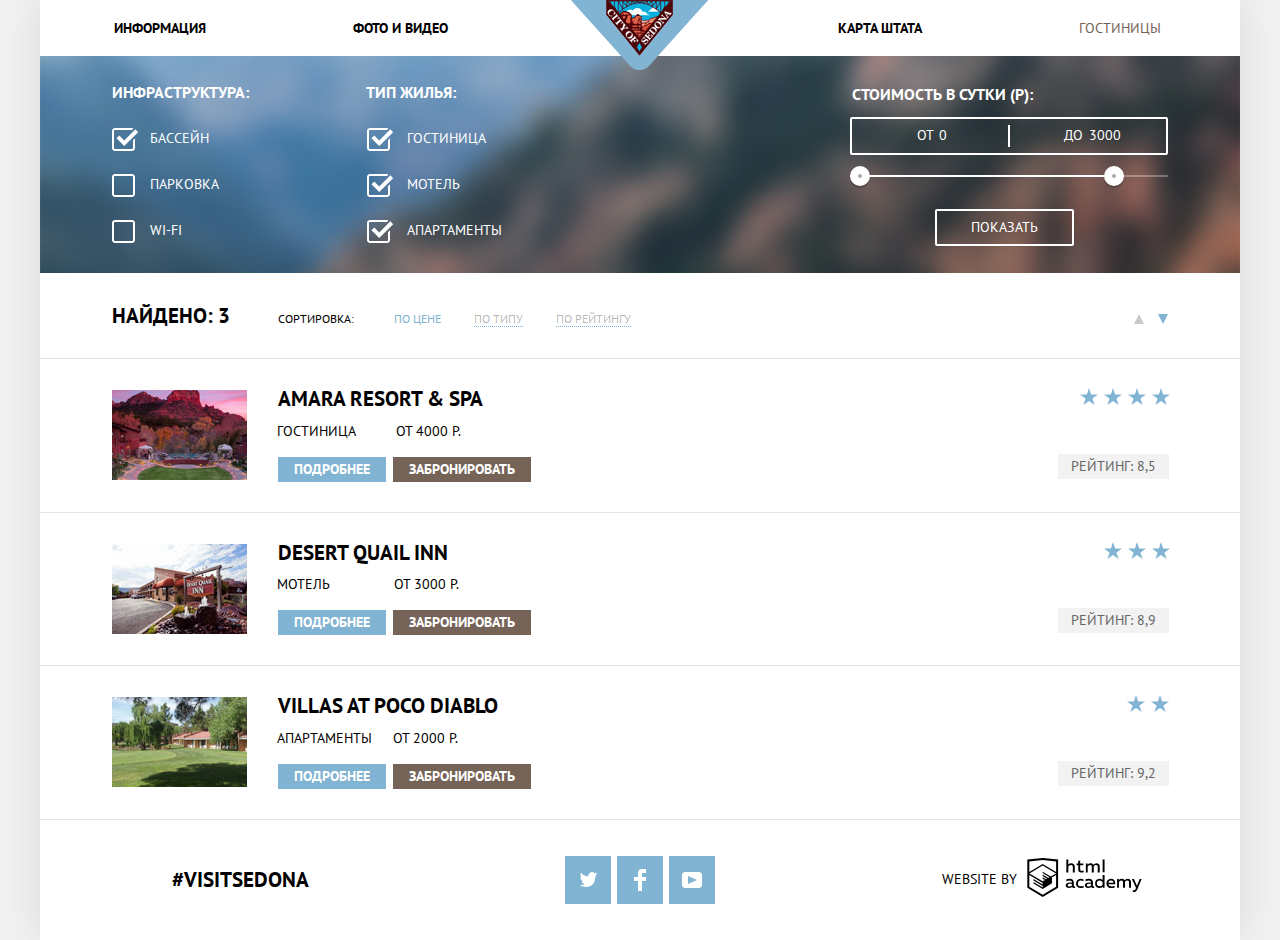
==== commit 1b59d9cd: "Поправил toggle-range" ====
--- a/hotels.html
+++ b/hotels.html
@@ -25,7 +25,7 @@
             <a class="nav-link" href="#">Карта штата</a>
           </li>
           <li>
-            <a class="nav-link" href="#">Гостиницы</a>
+            <a class="nav-link-current" href="#">Гостиницы</a>
           </li>
         </ul>
       </nav>
--- a/css/style.css
+++ b/css/style.css
@@ -918,6 +918,7 @@
 	}
 
 	.range-toggle {
+		box-sizing: initial;
 		position: absolute;
 		top: -9px;
 		width: 4px;
@@ -925,12 +926,12 @@
 		background: #ababab;
 		border: 8px solid #fff;
 		border-radius: 50%;
-		-webkit-box-shadow: 0 2px 1px 0 rgba(0, 1, 1, 0.2);
 		box-shadow: 0 2px 1px 0 rgba(0, 1, 1, 0.2);
 		cursor: pointer;
 	}
 
 	.range-toggle:hover {
+		background: #1c4f80;
 		width: 5px;
 		height: 5px;
 	}
@@ -976,10 +977,10 @@
 
 	.sort span {
 		display: block;
+		font-weight: bold;
 		font-size: 21px;
 		line-height: 1.3;
-		font-weight: 400;
-		color: #000000;
+		color: #000;
 		min-height: 26px;
 		margin-left: 72px;
 		margin-top: 29px;
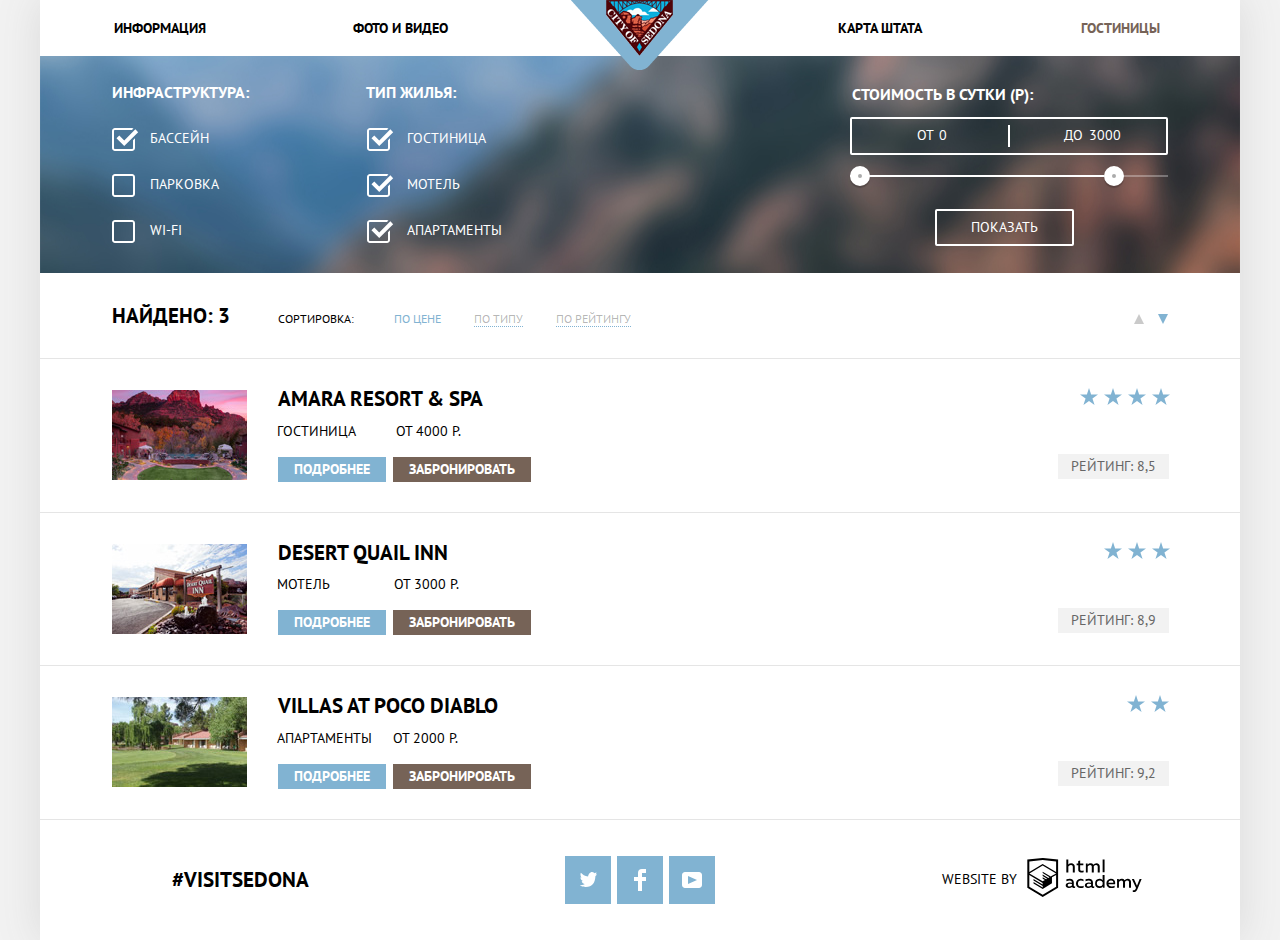
==== commit ae52f36f: "Гостиницы font-weight: bold;" ====
--- a/hotels.html
+++ b/hotels.html
@@ -25,7 +25,7 @@
             <a class="nav-link" href="#">Карта штата</a>
           </li>
           <li>
-            <a class="nav-link-current" href="#">Гостиницы</a>
+            <a class="nav-link-current">Гостиницы</a>
           </li>
         </ul>
       </nav>
--- a/css/style.css
+++ b/css/style.css
@@ -90,6 +90,9 @@
 }
 
 .nav-link-current {
+	font-weight: bold;
+	font-size: 14;
+	line-height: 1.5;
 	color: #766357
 }
 
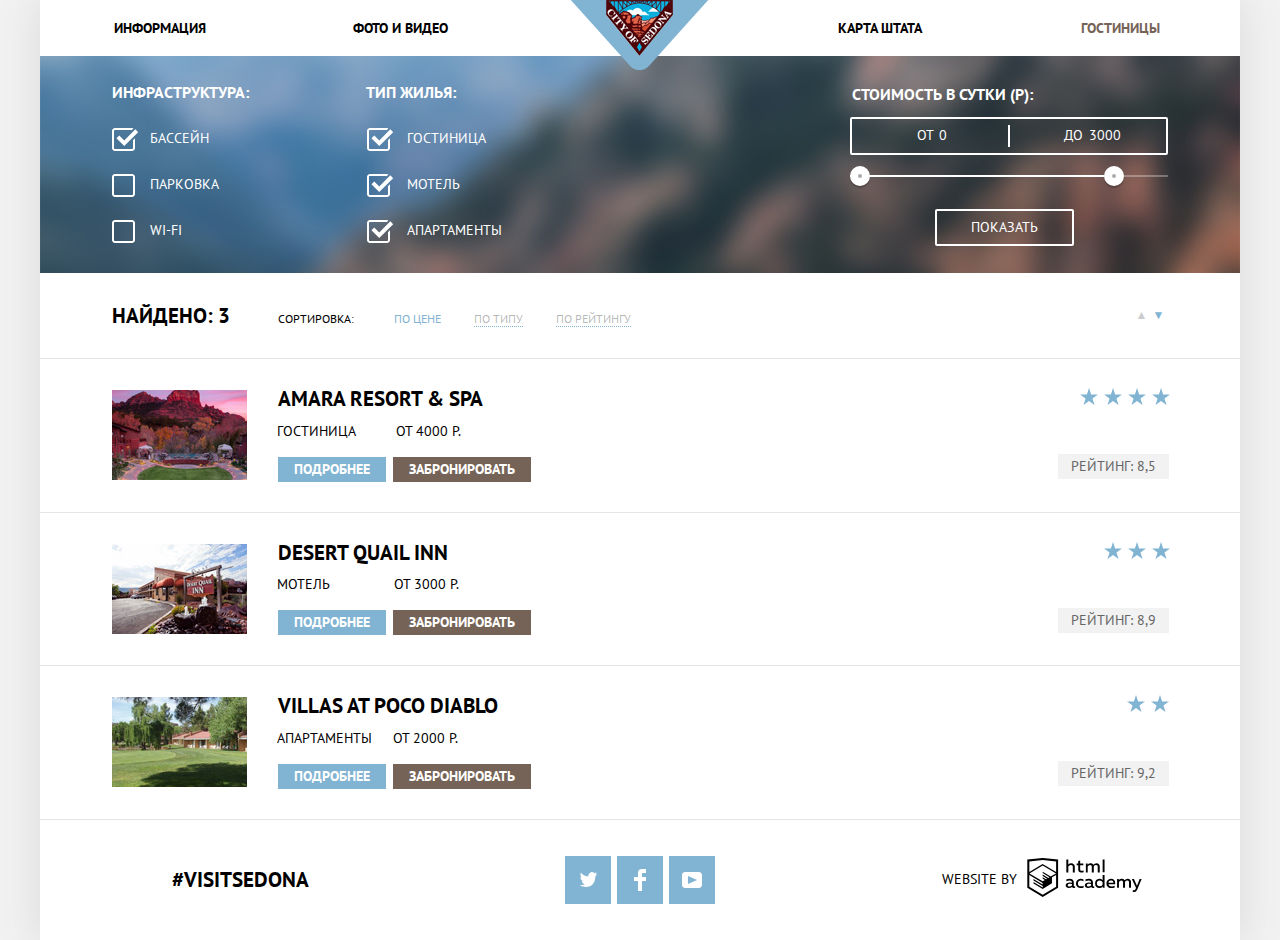
==== commit 6b533fa5: "Остались паддинги для ИЕ" ====
--- a/hotels.html
+++ b/hotels.html
@@ -109,8 +109,8 @@
             <li><a class="rating" href="#">По рейтингу</a></li>
           </ul>
           <div class="sort-buttons">
-            <button type="button" class="ascending"><span class="visually-hidden">По возрастанию</span></button>
-            <button type="button" class="descending triangle-current"><span class="visually-hidden">По убыванию</span></button>
+            <a href="#" class="sort-btn sort-btn-asc" title="По возрастанию" aria-label="По возрастанию">По возрастанию</a>
+            <a href="#" class="sort-btn sort-btn-desc active" title="По убыванию" aria-label="По убыванию">По убыванию</a>
           </div>
         </div>
         <section class="catalog">
--- a/css/style.css
+++ b/css/style.css
@@ -33,7 +33,7 @@
 
 .main-header-bg {
 	min-height: 564px;
-	background: url(../img/index-main-header.png) no-repeat 0 100%;
+	background: url("../img/index-main-header.png") no-repeat 0 100%;
 }
 
 .nav {
@@ -59,6 +59,12 @@
 	padding: 0;
 }
 
+@media all and (-ms-high-contrast: none) {
+     .nav-list {
+        height: 56px;
+    }
+}
+
 .nav-list li {
 	width: 20%;
 }
@@ -73,7 +79,7 @@
 
 .nav-link {
 	font-weight: bold;
-	font-size: 14;
+	font-size: 14px;
 	line-height: 1.5;
 }
 
@@ -91,7 +97,7 @@
 
 .nav-link-current {
 	font-weight: bold;
-	font-size: 14;
+	font-size: 14px;
 	line-height: 1.5;
 	color: #766357
 }
@@ -107,1183 +113,1239 @@
 }
 
 .sorter-subtitle {
-		font-weight: bold;
-		font-size: 21px;
-		line-height: 1.24;
-	}
-
-	.sorter-settings {
-		font-size: 12px;
-		line-height: 1.5;
-	}
-
-	.sorter-link {
-		color: #cacaca;
-		border-bottom: 1px dashed #81b3d2;
-	}
-
-
-	.sorter-link:hover {
-		color: #81b3d2;
-	}
-
-	.sorter-link:active {
-		color: #000;
-		border-bottom: none;
-	}
-
-	.sorter-min-max-link {
-		color: #cacaca;
-	}
-
-	.sorter-min-max-link:hover {
-		color: #000;
-	}
-
-	.sorter-min-max-link:active {
-		color: #81b3d2;
-	}
-
-	.sorter-link-current {
-		color: #81b3d2;
-		border-bottom: none;
-	}
-
-
-	.results-request {
-		font-weight: bold;
-		font-size: 21px;
-		line-height: 1.24;
-		color: #000;
-	}
-
-	.results-request:hover {
-		color: #81b3d2;
-	}
-
-	.results-request:active {
-		color: #cacaca;
-	}
-
-	.results-hotel-stars {
-		color: #81b3d2;
-	}
-
-	.results-item b {
-		font-weight: normal;
-		font-size: 14px;
-		line-height: 1.5;
-	}
-
-	.results-read-more,
-	.results-reserve {
-		font-weight: bold;
-		font-size: 14px;
-		line-height: 1.5;
-		color: #fff;
-	}
-
-	.results-read-more {
-		background-color: #81b3d2;
-	}
-
-	.results-read-more:hover {
-		background-color: #669ec0;
-	}
-
-	.results-read-more:active {
-		color: #94b9d2;
-		background-color: #5496bd;
-	}
-
-	.results-reserve {
-		background-color: #766357;
-	}
-
-	.results-reserve:hover {
-		background-color: #604e43;
-	}
-
-	.results-reserve:active {
-		color: #928a85;
-
-		background-color: #503e33;
-	}
-
-	.results-hotel-rating {
-		background-color: #f2f2f2;
-	}
-
-
-
-	.visually-hidden {
-		position: absolute;
-		overflow: hidden;
-		clip: rect(0 0 0 0);
-		height: 1px;
-		width: 1px;
-		margin: -1px;
-		padding: 0;
-		border: 0;
-	}
-
-	.features-descript-wrap {
-		width: 50%;
-		margin: 0 auto;
-		text-align: center;
-	}
-
-	.features-descript {
-		font-weight: bold;
-		font-size: 21px;
-		line-height: 1.24;
-		margin: 0;
-		padding-top: 60px;
-	}
-
-	.features-subtitle {
-		margin: 0;
-		padding-top: 30px;
-		padding-bottom: 50px;
-		font-size: 14px;
-		line-height: 1.86;
-		letter-spacing: 0.01em;
-	}
-
-
-
-	.features-list {
-		display: flex;
-		flex-flow: row wrap;
-		width: 100%;
-		margin: 0;
-		padding: 0;	
-	}
-
-	.features-item {
-		display: flex;
-		text-align: center;
-		min-height: 256px;
-	}
-
-	.features-item-full-width {
-		width: 100%;
-	}
-
-	.features-item:nth-child(n+4) {
-		color: #000;
-		background: #eee;
-	}
-
-
-	.features-pic-wrap {
-		position: relative;
-		overflow: hidden;
-		width: 800px;
-	}
-
-	.features-pic {
-		position: absolute;
-		top: -8px; right: 0; bottom: 0; left: 0;
-		margin: auto;
-	}
-
-
-
-
-	.features-text-wrap {	
-		position: relative;
-		display: flex;
-		flex-flow: column nowrap;
-		align-items: center;
-		width: 400px;
-		margin: 0px;
-	}
-
-	.features-text-bg {
-		color: #fff;
-		background-color: #81B3D2;
-	}
-
-	.features-title {
-		padding-top: 48px;
-		padding-left: 122px;
-		margin-right: 122px;
-		font-weight: bold;
-		font-size: 21px;
-		line-height: 1;
-	}
-
-	.features-number {
-		padding-top: 25px;
-	}
-
-	.features-details {
-		margin: 0;
-		padding-top: 23px;
-		padding-left: 50px;
-		margin-right: 50px;
-	}
-
-	.features-details-2 {
-		padding-top: 23px;
-		padding-left: 45px;
-		margin-right: 45px;
-	}
-
-	.features-details-3,
-	.features-details-4 {
-		padding-top: 23px;
-		padding-left: 60px;
-		margin-right: 60px;
-	}
-
-	.features-hints {
-		width: 100%;
-		min-height: 330px;
-	}
-
-	.hints-list {
-		text-align: center;
-		display: flex;
-		flex-flow: row nowrap;
-		margin: 0;
-		padding: 0;
-	}
-
-	.hints-icon-1 b::before {
-		content: "";
-		position: absolute;
-		bottom: 128px;
-		left: 162px;
-		background: url("../img/icon-1.svg");
-		background-repeat: no-repeat;
-		width: 75px;
-		height: 72px;
-	}
-
-	.hints-icon-3 b::before {
-		content: "";
-		position: absolute;
-		bottom: 128px;
-		left: 161px;
-		background: url("../img/icon-3.svg");
-		background-repeat: no-repeat;
-		width: 74px;
-		height: 70px;
-	}
-
-	.hints-icon-2 b::before {
-		content: "";
-		position: absolute;
-		bottom: 128px;
-		left: 168px;
-		background: url("../img/icon-2.svg");
-		background-repeat: no-repeat;
-		width: 64px;
-		height: 76px;
-	}
-
-	.hints-title {
-		padding-top: 161px;
-		font-weight: bold;
-		font-size: 21px;
-		line-height: 1;
-	}
-
-	.hints-details {
-		padding-top: 11px;
-		padding-left: 50px;
-		margin-right: 50px;
-	}
-
-
-	.hotel-search {
-		margin-bottom: 0px;
-		padding-top: 48px;
-		min-height: 289px;
-		text-align: center;
-	}
-
-	.hotel-search .question,
-	.hotel-search p {
-		margin: 0px;
-	}
-
-	.hotel-search .question {
-		font-size: 30px;
-		line-height: 1.2;
-		font-weight: 700;
-		color: #000;
-	}
-
-	.hotel-search p {
-		margin-top: 28px;
-	}
-
-	.hotel-search .search-button {
-		display: inline-block;
-		vertical-align: middle;
-		font-family: "PT Sans", Arial, sans-serif;
-		font-size: 21px;
-		line-height: 1.24;
-		font-weight: 700;
-		color: #fff;
-		background-color: #766357;
-		margin-top: 55px;
-		padding: 30px 140px;
-		border: none;
-		text-transform: uppercase;
-	}
-
-	.hotel-search .search-button:hover {
-		background-color: #604e43;
-		cursor: pointer;
-	}
-
-	.hotel-search .search-button:active {
-		color: rgba(255, 255, 255, 0.3);
-		background-color: #503e33;
-	}
-
-	.search-form-wrap {
-		display: flex;
-		width: 568px;
-		margin: 0 auto;
-	}
-
-	.search-form {
-		display: block;
-		line-height: 26px;
-		font-weight: 700;
-		color: #000;
-		background-color: #fff;
-		box-shadow: 0 5px 15px -8px #000;
-		width: 568px;
-		box-sizing: border-box;
-		padding: 55px 55px;
-		position: absolute;
-	}
-
-	.search-form p {
-		margin: 0px;
-		margin-bottom: 30px;
-		display: flex;
-		align-items: center;
-		position: relative;
-	}
-
-
-
-	.search-form .data {
-		box-sizing: border-box;
-		width: 346px;
-		height: 38px;
-		padding-top: 6px;
-		padding-bottom: 6px;
-		padding-left: 13px;
-		padding-right: 40px;
-		font: inherit;
-		color: #000;
-		text-transform: uppercase;
-		background-color: #f2f2f2;
-		border: none;
-	}
-
-	.calendar {
-		position: absolute;
-		right: 0px;
-		top: 0px;
-		width: 38px;
-		height: 38px;
-		background-color: transparent;
-		background-image: url("../img/calendar.svg");
-		background-repeat: no-repeat;
-		background-position: center;
-		border: none;
-	}
-
-	.calendar:hover {
-		background-image: url("../img/calendar-hover.svg");
-		cursor: pointer;
-	}
-
-	.calendar:active {
-		background-image: url("../img/calendar-active.svg");
-	}
-
-	.number-input::-webkit-inner-spin-button, 
-	.number-input::-webkit-outer-spin-button { 
-		-webkit-appearance: none;
-		margin: 0; 
-	}
-
-	.number-input {
-		-moz-appearance: textfield;
-	}
-
-	.search-form label {
-		margin-left: 2px;
-		margin-right: auto;
-	}
-
-	.search-form .data:hover {
-		background-color: #ebebeb;
-		cursor: pointer;
-	}
-
-	.search-form .data:focus {
-		background-color: #fff;
-		border: 2px solid #ebebeb;
-		outline: none;
-	}
-
-	.btn {
-		border: none;
-		border-radius: 0;
-		box-sizing: border-box;
-		width: 38px;
-		height: 38px;
-		color: #818181;
-		position: relative;
-		font-size: 20px;
-		font-weight: 700;
-		background-color: #f2f2f2;
-	}
-
-	.btn:hover {
-		color: #000;
-		cursor: pointer;
-		background-color: #ebebeb;
-	}
-
-	.btn:active {
-		color: #81b3d2;
-	}
-
-	.people-amount {
-		display: flex;
-		justify-content: center;
-		width: 38px;
-		height: 38px;
-		box-sizing: border-box;
-		border: none;
-		background-color: #f2f2f2;
-		text-align: center;
-		font-weight: 700;
-	}
-
-	.counter-box {
-		display: flex;
-		justify-content: space-between;
-		margin-bottom: 54px;
-	}
-
-	.counter {
-		display: flex;
-		align-items: center;
-	}
-
-	.counter input {
-		box-sizing: border-box;
-	}
-
-	.counter input:hover {
-		background-color: #ebebeb;
-	}
-
-	.counter input:focus {
-		background-color: #fff;
-		border: 2px solid #ebebeb;
-		outline: none;
-	}
-
-	.counter .adults {
-		margin-right: 39px;
-	}
-
-	.counter .children {
-		margin-right: 25px;
-	}
-
-	.search-form button[type="submit"] {
-		display: block;
-		width: 100%;
-		padding: 15px 0px;
-		font: inherit;
-		font-size: 21px;
-		line-height: 1.24;
-		font-weight: 700;
-		color: #ffffff;
-		background-color: #81b3d2;
-		text-align: center;
-		vertical-align: middle;
-		text-transform: uppercase;
-		border: none;
-	}
-
-	.search-form button[type="submit"]:hover {
-		background-color: #669ec0;
-		cursor: pointer;
-	}
-
-	.search-form button[type="submit"]:active {
-		color: rgba(255, 255, 255, 0.3);
-		background-color: #5496bd;
-	}
-
-
-	.map {
-		width: 100%;
-		height: 593px;
-		background-color: #fde3;
-		background: url(../img/map.png) no-repeat 0 100%;
-	}
-
-	.main-footer {
-		display: flex;
-		align-items: center;
-		min-height: 120px;
-		background-color: rgba(255, 255, 255, 0.9);
-	}
-
-	.main-footer.index {
-		margin-top: -120px;
-		position: relative;
-	}
-
-	.footer-hashtag,
-	.footer-social,
-	.footer-copyright {
-		width: 400px;
-		text-align: center;
-		color: #000;
-	}
-
-	.footer-hashtag {
-		font-weight: bold;
-		font-size: 21px;
-		line-height: 1.24;
-	}
-
-	.footer-social-list {
-		display: flex;
-		justify-content: space-between;
-		width: 150px;
-		margin: 0 auto;
-		padding: 0;
-	}
-
-	.social-btn {
-		display: flex;
-		justify-content: center;
-		align-items: center;
-		width: 46px;
-		height: 48px;
-		background-color: #81b3d2;
-	}
-
-	.social-btn:hover {
-		background-color: #669ec0;
-	}
-
-	.social-btn:active {
-		background-color: #5496bd;
-	}
-
-	.social-btn svg {
-		fill: #fff;
-	}
-
-	.social-btn:active svg {
-		fill: #88b6d1;
-	}
-
-	.footer-copyright {
-		display: flex;
-		align-items: center;
-	}
-
-	.footer-copyright-text {
-		padding-left: 102px;
-		margin-right: 10px;
-
-	}
-
-	.copyright-link svg {
-		padding-top: 2px;
-		fill: #000;
-	}
-
-	.copyright-link:hover svg {
-		fill: #81b3d2;
-	}
-
-	.copyright-link:active svg {
-		fill: #bdbbbc;
-	}
-
-	.filter {
-		background-image: url("../img/hotels-background.jpg");
-		background-repeat: no-repeat;
-		background-position: 50% 21%;
-		background-color: #aecce0;
-		min-height: 217px;
-		display: -webkit-box;
-		display: -ms-flexbox;
-		display: flex;
-		flex-direction: row;
-		margin-bottom: 0px;
-	}
-
-	.fieldset-1 label,
-	.fieldset-2 label {
-		position: relative;
-		cursor: pointer;
-	}
-
-	.fieldset-1 input[type="checkbox"] + .checkbox-indicator,
-	.fieldset-2 input[type="checkbox"] + .checkbox-indicator {
-		position: absolute;
-		width: 23px;
-		height: 23px;
-		background: url("../img/checkbox-off.svg") no-repeat;
-		cursor: pointer;
-	}
-
-	.fieldset-1 input[type="checkbox"]:focus + .checkbox-indicator,
-	.fieldset-2 input[type="checkbox"]:focus + .checkbox-indicator {
-		border-color: #663d15;
-		outline: thin dotted;
-		outline: 5px auto -webkit-focus-ring-color;
-	}
-
-	.fieldset-1 input[type="checkbox"]:checked + .checkbox-indicator,
-	.fieldset-2 input[type="checkbox"]:checked + .checkbox-indicator {
-		width: 27px;
-		height: 23px;
-		background: url("../img/checkbox-on.svg") no-repeat;
-	}
-
-	.fieldset-1 input[type="checkbox"]:disabled + .checkbox-indicator,
-	.fieldset-2 input[type="checkbox"]:disabled + .checkbox-indicator {
-		width: 23px;
-		height: 23px;
-		background: url("../img/checkbox-ofF-disabled.svg") no-repeat;
-	}
-
-	.fieldset-1 input[type="checkbox"]:disabled:checked + .checkbox-indicator,
-	.fieldset-2 input[type="checkbox"]:disabled:checked + .checkbox-indicator {
-		width: 23px;
-		height: 23px;
-		background: url("../img/checkbox-on-disabled.svg") no-repeat;
-	}
-
-	.fieldset-1 .checkbox-indicator {
-		left: -38px;
-	}
-
-	.fieldset-2 .checkbox-indicator {
-		left: -40px;
-	}
-
-	.filter .fieldset-1 {
-		width: 180px;
-		min-height: 217px;
-		margin-left: 60px;
-		padding-bottom: 30px;
-		box-sizing: border-box;
-	}
-
-	.filter .fieldset-2 {
-		width: 180px;
-		min-height: 217px;
-		margin-left: 65px;
-		padding-bottom: 30px;
-		box-sizing: border-box;
-	}
-
-	.filter h3,
-	.filter p {
-		margin: 0px;
-	}
-
-	.filter h3 {
-		margin-top: 26px;
-		font-size: 16px;
-		line-height: 1.3;
-		font-weight: 700;
-		color: #fff;
-	}
-
-	.fieldset-1 h3 {
-		padding-left: 12px;
-	}
-
-	.fieldset-2 h3 {
-		padding-left: 21px;
-	}
-
-	.filter p {
-		line-height: 1.5;
-		color: #fff;
-		margin-top: 25px;
-	}
-
-	.fieldset-1 p {
-		padding-left: 50px;
-	}
-
-	.fieldset-2 p {
-		padding-left: 62px;
-	}
-
-	.filter-range {
-		width: 318px;
-		margin-left: auto;
-		margin-right: 72px;
-		color: #fff;
-		text-transform: uppercase;
-	}
-
-	.filter-range-title {
-		padding-left: 2px;
-		margin-top: 26px;
-		margin-bottom: 11px;
-		font-weight: 600;
-		font-size: 16px;
-		line-height: 1.5;
-	}
-
-	.price-controls {
-		height: 38px;
-		margin-bottom: 20px;
-		font-size: 0;
-		border: 2px solid #fff;
-		border-radius: 2px;
-		position: relative;
-	}
-
-	.price-controls::after {
-		content: "";
-		position: absolute;
-		top: 50%;
-		left: 50%;
-		width: 2px;
-		height: 22px;
-		transform: translate(-50%, -50%);
-		background: #fff;
-	}
-
-	.price-controls label {
-		display: inline-block;
-		font-size: 14px;
-		line-height: 2.3;
-		vertical-align: top;
-		cursor: pointer;
-	}
-
-	.price-controls .min-price {
-		width: 155px;
-		padding-left: 65px;
-		margin-bottom: 5px;
-	}
-
-	.price-controls .max-price {
-		width: 155px;
-		padding-left: 57px;
-	}
-
-	.price-controls input {
-		width: 50px;
-		height: 32px;
-		margin: 0px;
-		color: inherit;
-		font: inherit;
-		background: none;
-		border: none;
-	}
-
-	.range-controls {
-		position: relative;
-		margin-bottom: 32px;
-	}
-
-	.range-controls .scale {
-		height: 2px;
-		background: rgba(255, 255, 255, 0.3);
-	}
-
-	.range-controls .bar {
-		width: 80%;
-		height: 2px;
-		background: #fff;
-	}
-
-	.range-toggle {
-		box-sizing: initial;
-		position: absolute;
-		top: -9px;
-		width: 4px;
-		height: 4px;
-		background: #ababab;
-		border: 8px solid #fff;
-		border-radius: 50%;
-		box-shadow: 0 2px 1px 0 rgba(0, 1, 1, 0.2);
-		cursor: pointer;
-	}
-
-	.range-toggle:hover {
-		background: #1c4f80;
-		width: 5px;
-		height: 5px;
-	}
-
-	.range-toggle-min {
-		left: 0px;
-	}
-
-	.range-toggle-max {
-		left: 80%;
-	}
-
-	.filter button[type="submit"] {
-		display: block;
-		box-sizing: border-box;
-		margin-left: 85px;
-		padding: 6px 34px;
-		font: inherit;
-		font-size: 14px;
-		line-height: 1.5;
-		color: #fff;
-		text-transform: uppercase;
-		background: transparent;
-		border: 2px solid #fff;
-		border-radius: 2px;
-		cursor: pointer;
-	}
-
-	.filter button[type="submit"]:hover {
-		color: #000000;
-		background: #fff;
-	}
-
-	.sort {
-		display: flex;
-		flex-direction: row;
-		min-height: 86px;
-		align-items: baseline;
-		margin-bottom: 0px;
-		box-sizing: border-box;
-		border-bottom: 1px solid #e5e5e5;
-	}
-
-	.sort span {
-		display: block;
-		font-weight: bold;
-		font-size: 21px;
-		line-height: 1.3;
-		color: #000;
-		min-height: 26px;
-		margin-left: 72px;
-		margin-top: 29px;
-	}
-
-	.sort h2 {
-		font-size: 12px;
-		line-height: 1.5;
-		color: #000000;
-		font-weight: 400;
-		margin-left: 48px;
-	}
-
-	.sort ul {
-		list-style: none;
-		display: flex;
-		margin: 0px;
-		padding: 0px;
-		width: 400px;
-	}
-
-	.sort li {
-		width: 80px;
-		padding: 0px;
-	}
-
-	.sort-list a {
-		font-size: 12px;
-		line-height: 1.5;
-		color: rgba(0, 0, 0, 0.3);
-		font-weight: 400;
-		border-bottom: 1px dotted #81b3d2;
-	}
-
-	.sort li:first-of-type {
-		margin-left: 40px;
-	}
-
-	.sort li:nth-child(2) {
-		margin-left: 0px;
-	}
-
-	.sort li:nth-child(3) {
-		margin-left: 2px;
-	}
-
-	.sort a:hover {
-		color: #81b3d2;
-	}
-
-	.sort a:active {
-		color: #000;
-		border-bottom: none;
-	}
-
-	.sort .sort-active {
-		color: #81b3d2;
-		border-bottom: none;
-	}
-
-	.sort button {
-		background-color: transparent;
-		border: none;
-	}
-
-	.sort button:hover {
-		cursor: pointer;
-	}
-
-	.sort .ascending {
-		margin-right: 10px;
-	}
-
-	.sort .descending {
-		padding-left: 2px
-	}
-
-	.sort-buttons {
-		margin-left: auto;
-		margin-right: 75px;
-	}
-
-	.sort-buttons button {
-		border: none;
-		border-radius: 0;
-		width: 11px;
-		height: 10px;
-		background-color: transparent;
-		position: relative;
-	}
-
-	.ascending::before {
-		content: "";
-		position: absolute;
-		bottom: 0px;
-		width: 0px;
-		height: 0px;
-		border-style: solid;
-		border-width: 0 5.5px 10px 5.5px;
-		border-color: transparent transparent #cacaca transparent;
-	}
-
-	.descending::before {
-		content: "";
-		position: absolute;
-		bottom: 0px;
-		width: 0px;
-		height: 0px;
-		border-style: solid;
-		border-width: 10px 5.5px 0 5.5px;
-		border-color: #cacaca transparent transparent transparent;
-	}
-
-	.ascending:hover::before {
-		border-color: transparent transparent #0000 transparent;
-		cursor: pointer;
-	}
-
-	.descending:hover::before {
-		border-color: #0000 transparent transparent transparent;
-		cursor: pointer;
-	}
-
-	.ascending:active::before {
-		border-color: transparent transparent #81b3d2 transparent;
-	}
-
-	.descending:active::before {
-		border-color: #81b3d2 transparent transparent transparent;
-	}
-
-	.triangle-current:first-child::before {
-		border-color: transparent transparent #81b3d2 transparent;
-	}
-
-	.triangle-current:nth-child(2)::before {
-		border-color: #81b3d2 transparent transparent transparent;
-	}
-
-	.catalog-list {
-		padding: 0px;
-		margin: 0px;
-		list-style: none;
-		display: flex;
-		flex-wrap: wrap;
-		flex-direction: column;
-		min-height: 450px;
-		margin-bottom: 0px;
-	}
-
-	.catalog-item {
-		min-height: 151px;
-		-webkit-box-sizing: border-box;
-		box-sizing: border-box;
-		display: flex;
-		border-bottom: 1px solid #e5e5e5;
-	}
-
-	.catalog-item-image {
-		width: 135px;
-		padding-top: 31px;
-		margin-left: 72px;
-	}
-
-	.item-container {
-		margin-left: 30px;
-		width: 528px;
-		box-sizing: border-box;
-		padding-bottom: 30px;
-	}
-
-	.item-container h3,
-	.item-container p {
-		margin: 0px;
-	}
-
-	.item-container .name {
-		font-size: 21px;
-		line-height: 1.3;
-		font-weight: 700;
-		color: #000;
-	}
-
-	.item-container h3 {
-		margin-top: 26px;
-		margin-left: 1px;
-	}
-
-	.catalog-list .name:hover {
-		color: #81b3d2;
-	}
-
-	.catalog-list .name:active {
-		color: rgba(0, 0, 0, 0.3);
-	}
-
-	.catalog-item b {
-		line-height: 1.5;
-		font-weight: 400;
-		margin-right: 36px;
-	}
-
-	.catalog-item:nth-child(2) b {
-		margin-right: 60px;
-	}
-
-	.catalog-item:nth-child(3) b {
-		margin-right: 17px;
-	}
-
-	.catalog-item p {
-		margin-top: 8px;
-	}
-
-	.catalog-item-reserve a {
-		display: inline-block;
-		vertical-align: middle;
-		margin-top: 7px;
-		padding: 2px 16px;
-		margin-left: 1px;
-		margin-right: 2px;
-	}
-
-	.catalog-item-reserve a:first-child {
-		line-height: 1.5;
-		font-weight: 700;
-		color: #fff;
-		background-color: #81b3d2;
-	}
-
-	.catalog-item-reserve a:nth-child(2) {
-		line-height: 1.5;
-		font-weight: 700;
-		color: #fff;
-		background-color: #766357;
-	}
-
-	.catalog-item-reserve a:first-child:hover {
-		background-color: #669ec0;
-	}
-
-	.catalog-item-reserve a:nth-child(2):hover {
-		background-color: #604e43;
-	}
-
-	.catalog-item-reserve a:first-child:active {
-		color: rgba(255, 255, 255, 0.3);
-		background-color: #5496bd;
-	}
-
-	.catalog-item-reserve a:nth-child(2):active {
-		color: rgba(255, 255, 255, 0.3);
-		background-color: #503e33;
-	}
-
-	.rating-container {
-		margin-left: auto;
-		width: 200px;
-	}
-
-	.catalog-item span {
-		line-height: 1.5;
-		color: #666;
-		background-color: #f2f2f2;
-		display: inline-block;
-		vertical-align: middle;
-		margin-top: 48px;
-		margin-left: 18px;
-		padding: 2px 13px;
-	}
-
-	.stars-4 {
-		list-style: none;
-		margin: 0px;
-		padding: 0px 40px;
-	}
-
-	.stars li {
-		color: transparent;
-		width: 20px;
-		height: 18px;
-		background-image: url("../img/star.svg");
-		background-repeat: no-repeat;
-		display: inline-block;
-		vertical-align: middle;
-		margin-top: 29px;
-		padding: 0px;
-	}
-
-	.stars-3 {
-		list-style: none;
-		margin: 0px 24px;
-		padding: 0px 40px;
-	}
-
-	.stars-2 {
-		list-style: none;
-		margin-top: 0px;
-		margin-bottom: 0px;
-		margin-right: 0px;
-		margin-left: 47px;
-		padding: 0px 40px;
-	}
+	font-weight: bold;
+	font-size: 21px;
+	line-height: 1.24;
+}
+
+.sorter-settings {
+	font-size: 12px;
+	line-height: 1.5;
+}
+
+.sorter-link {
+	color: #cacaca;
+	border-bottom: 1px dashed #81b3d2;
+}
+
+
+.sorter-link:hover {
+	color: #81b3d2;
+}
+
+.sorter-link:active {
+	color: #000;
+	border-bottom: none;
+}
+
+.sorter-min-max-link {
+	color: #cacaca;
+}
+
+.sorter-min-max-link:hover {
+	color: #000;
+}
+
+.sorter-min-max-link:active {
+	color: #81b3d2;
+}
+
+.sorter-link-current {
+	color: #81b3d2;
+	border-bottom: none;
+}
+
+
+.results-request {
+	font-weight: bold;
+	font-size: 21px;
+	line-height: 1.24;
+	color: #000;
+}
+
+.results-request:hover {
+	color: #81b3d2;
+}
+
+.results-request:active {
+	color: #cacaca;
+}
+
+.results-hotel-stars {
+	color: #81b3d2;
+}
+
+.results-item b {
+	font-weight: normal;
+	font-size: 14px;
+	line-height: 1.5;
+}
+
+.results-read-more,
+.results-reserve {
+	font-weight: bold;
+	font-size: 14px;
+	line-height: 1.5;
+	color: #fff;
+}
+
+.results-read-more {
+	background-color: #81b3d2;
+}
+
+.results-read-more:hover {
+	background-color: #669ec0;
+}
+
+.results-read-more:active {
+	color: #94b9d2;
+	background-color: #5496bd;
+}
+
+.results-reserve {
+	background-color: #766357;
+}
+
+.results-reserve:hover {
+	background-color: #604e43;
+}
+
+.results-reserve:active {
+	color: #928a85;
+
+	background-color: #503e33;
+}
+
+.results-hotel-rating {
+	background-color: #f2f2f2;
+}
+
+
+
+.visually-hidden {
+	position: absolute;
+	overflow: hidden;
+	clip: rect(0 0 0 0);
+	height: 1px;
+	width: 1px;
+	margin: -1px;
+	padding: 0;
+	border: 0;
+}
+
+.features-descript-wrap {
+	width: 50%;
+	margin: 0 auto;
+	text-align: center;
+}
+
+.features-descript {
+	font-weight: bold;
+	font-size: 21px;
+	line-height: 1.24;
+	margin: 0;
+	padding-top: 60px;
+}
+
+.features-subtitle {
+	margin: 0;
+	padding-top: 30px;
+	padding-bottom: 50px;
+	font-size: 14px;
+	line-height: 1.86;
+	letter-spacing: 0.01em;
+}
+
+
+
+.features-list {
+	display: flex;
+	flex-direction: row;
+	flex-wrap: wrap;
+	width: 100%;
+	margin: 0;
+	padding: 0;	
+}
+
+.features-item {
+	display: flex;
+	text-align: center;
+	height: 256px;
+	min-height: 256px;
+}
+
+.features-item-full-width {
+	width: 100%;
+}
+
+.features-item:nth-child(n+4) {
+	color: #000;
+	background: #eee;
+}
+
+
+.features-pic-wrap {
+	position: relative;
+	overflow: hidden;
+	width: 800px;
+}
+
+.features-pic {
+	position: absolute;
+	top: -8px; right: 0; bottom: 0; left: 0;
+	margin: auto;
+}
+
+
+
+
+.features-text-wrap {	
+	position: relative;
+	display: flex;
+	flex-direction: column;
+	flex-wrap: wrap;
+	align-items: center;
+	width: 400px;
+	margin: 0px;
+}
+
+.features-text-bg {
+	color: #fff;
+	background-color: #81B3D2;
+}
+
+.features-title {
+	padding-top: 48px;
+	padding-left: 122px;
+	margin-right: 122px;
+	font-weight: bold;
+	font-size: 21px;
+	line-height: 1;
+}
+
+.features-number {
+	padding-top: 25px;
+}
+
+.features-details {
+	margin: 0;
+	padding-top: 23px;
+	padding-left: 50px;
+	margin-right: 50px;
+}
+
+.features-details-2 {
+	padding-top: 23px;
+	padding-left: 45px;
+	margin-right: 45px;
+}
+
+.features-details-3,
+.features-details-4 {
+	padding-top: 23px;
+	padding-left: 60px;
+	margin-right: 60px;
+}
+
+.features-hints {
+	width: 100%;
+	min-height: 330px;
+}
+
+.hints-list {
+	text-align: center;
+	display: flex;
+	flex-direction: row;
+	flex-wrap: wrap;
+	margin: 0;
+	padding: 0;
+}
+
+.hints-icon-1 b::before {
+	content: "";
+	position: absolute;
+	bottom: 128px;
+	left: 162px;
+	background: url("../img/icon-1.svg");
+	background-repeat: no-repeat;
+	width: 75px;
+	height: 72px;
+}
+
+.hints-icon-3 b::before {
+	content: "";
+	position: absolute;
+	bottom: 128px;
+	left: 161px;
+	background: url("../img/icon-3.svg");
+	background-repeat: no-repeat;
+	width: 74px;
+	height: 70px;
+}
+
+.hints-icon-2 b::before {
+	content: "";
+	position: absolute;
+	bottom: 128px;
+	left: 168px;
+	background: url("../img/icon-2.svg");
+	background-repeat: no-repeat;
+	width: 64px;
+	height: 76px;
+}
+
+.hints-title {
+	padding-top: 161px;
+	font-weight: bold;
+	font-size: 21px;
+	line-height: 1;
+}
+
+.hints-details {
+	padding-top: 11px;
+	padding-left: 50px;
+	margin-right: 50px;
+}
+
+
+.hotel-search {
+	margin-bottom: 0px;
+	padding-top: 48px;
+	min-height: 289px;
+	text-align: center;
+}
+
+.hotel-search .question,
+.hotel-search p {
+	margin: 0px;
+}
+
+.hotel-search .question {
+	font-size: 30px;
+	line-height: 1.2;
+	font-weight: 700;
+	color: #000;
+}
+
+.hotel-search p {
+	margin-top: 28px;
+}
+
+.hotel-search .search-button {
+	display: inline-block;
+	vertical-align: middle;
+	font-family: "PT Sans", Arial, sans-serif;
+	font-size: 21px;
+	line-height: 1.24;
+	font-weight: 700;
+	color: #fff;
+	background-color: #766357;
+	margin-top: 55px;
+	padding: 30px 140px;
+	border: none;
+	text-transform: uppercase;
+}
+
+.hotel-search .search-button:hover {
+	background-color: #604e43;
+	cursor: pointer;
+}
+
+.hotel-search .search-button:active {
+	color: rgba(255, 255, 255, 0.3);
+	background-color: #503e33;
+}
+
+.search-form-wrap {
+	display: flex;
+	width: 568px;
+	margin: 0 auto;
+}
+
+.search-form {
+	display: block;
+	line-height: 26px;
+	font-weight: 700;
+	color: #000;
+	background-color: #fff;
+	box-shadow: 0 5px 15px -8px #000;
+	width: 568px;
+	box-sizing: border-box;
+	padding: 55px 55px;
+	position: absolute;
+}
+
+.search-form p {
+	margin: 0px;
+	margin-bottom: 30px;
+	display: flex;
+	align-items: center;
+	position: relative;
+}
+
+
+
+.search-form .data {
+	box-sizing: border-box;
+	width: 346px;
+	height: 38px;
+	padding-top: 6px;
+	padding-bottom: 6px;
+	padding-left: 13px;
+	padding-right: 40px;
+	font: inherit;
+	color: #000;
+	text-transform: uppercase;
+	background-color: #f2f2f2;
+	border: none;
+}
+
+.calendar {
+	position: absolute;
+	right: 0px;
+	top: 0px;
+	width: 38px;
+	height: 38px;
+	background-color: transparent;
+	background-image: url("../img/calendar.svg");
+	background-repeat: no-repeat;
+	background-position: center;
+	border: none;
+}
+
+.calendar:hover {
+	background-image: url("../img/calendar-hover.svg");
+	cursor: pointer;
+}
+
+.calendar:active {
+	background-image: url("../img/calendar-active.svg");
+}
+
+.number-input::-webkit-inner-spin-button, 
+.number-input::-webkit-outer-spin-button { 
+	-webkit-appearance: none;
+	margin: 0; 
+}
+
+.number-input {
+	-moz-appearance: textfield;
+}
+
+.search-form label {
+	margin-left: 2px;
+	margin-right: auto;
+}
+
+.search-form .data:hover {
+	background-color: #ebebeb;
+	cursor: pointer;
+}
+
+.search-form .data:focus {
+	background-color: #fff;
+	border: 2px solid #ebebeb;
+	outline: none;
+}
+
+.btn {
+	border: none;
+	border-radius: 0;
+	box-sizing: border-box;
+	width: 38px;
+	height: 38px;
+	color: #818181;
+	position: relative;
+	font-size: 20px;
+	font-weight: 700;
+	background-color: #f2f2f2;
+}
+
+.btn:hover {
+	color: #000;
+	cursor: pointer;
+	background-color: #ebebeb;
+}
+
+.btn:active {
+	color: #81b3d2;
+}
+
+.people-amount {
+	display: flex;
+	justify-content: center;
+	width: 38px;
+	height: 38px;
+	box-sizing: border-box;
+	border: none;
+	background-color: #f2f2f2;
+	text-align: center;
+	font-weight: 700;
+}
+
+.counter-box {
+	display: flex;
+	justify-content: space-between;
+	margin-bottom: 54px;
+}
+
+.counter {
+	display: flex;
+	align-items: center;
+}
+
+.counter input {
+	box-sizing: border-box;
+}
+
+.counter input:hover {
+	background-color: #ebebeb;
+}
+
+.counter input:focus {
+	background-color: #fff;
+	border: 2px solid #ebebeb;
+	outline: none;
+}
+
+.counter .adults {
+	margin-right: 39px;
+}
+
+.counter .children {
+	margin-right: 25px;
+}
+
+.search-form button[type="submit"] {
+	display: block;
+	width: 100%;
+	padding: 15px 0px;
+	font: inherit;
+	font-size: 21px;
+	line-height: 1.24;
+	font-weight: 700;
+	color: #ffffff;
+	background-color: #81b3d2;
+	text-align: center;
+	vertical-align: middle;
+	text-transform: uppercase;
+	border: none;
+}
+
+.search-form button[type="submit"]:hover {
+	background-color: #669ec0;
+	cursor: pointer;
+}
+
+.search-form button[type="submit"]:active {
+	color: rgba(255, 255, 255, 0.3);
+	background-color: #5496bd;
+}
+
+
+.map {
+	width: 100%;
+	height: 593px;
+	background-color: #fde3;
+	background: url(../img/map.png) no-repeat 0 100%;
+}
+
+.main-footer {
+	display: flex;
+	align-items: center;
+	min-height: 120px;
+	background-color: rgba(255, 255, 255, 0.9);
+}
+
+@media all and (-ms-high-contrast: none) {
+     .main-footer {
+        height: 120px;
+    }
+}
+
+.main-footer.index {
+	margin-top: -120px;
+	position: relative;
+}
+
+.footer-hashtag,
+.footer-social,
+.footer-copyright {
+	width: 400px;
+	text-align: center;
+	color: #000;
+}
+
+.footer-hashtag {
+	font-weight: bold;
+	font-size: 21px;
+	line-height: 1.24;
+}
+
+.footer-social-list {
+	display: flex;
+	justify-content: space-between;
+	width: 150px;
+	margin: 0 auto;
+	padding: 0;
+}
+
+.social-btn {
+	display: flex;
+	justify-content: center;
+	align-items: center;
+	width: 46px;
+	height: 48px;
+	background-color: #81b3d2;
+}
+
+.social-btn:hover {
+	background-color: #669ec0;
+}
+
+.social-btn:active {
+	background-color: #5496bd;
+}
+
+.social-btn svg {
+	fill: #fff;
+}
+
+.social-btn:active svg {
+	fill: #88b6d1;
+}
+
+.footer-copyright {
+	display: flex;
+	align-items: center;
+}
+
+.footer-copyright-text {
+	padding-left: 102px;
+	margin-right: 10px;
+
+}
+
+.copyright-link svg {
+	padding-top: 2px;
+	fill: #000;
+}
+
+.copyright-link:hover svg {
+	fill: #81b3d2;
+}
+
+.copyright-link:active svg {
+	fill: #bdbbbc;
+}
+
+.filter {
+	background-image: url("../img/hotels-background.jpg");
+	background-repeat: no-repeat;
+	background-position: 50% 21%;
+	background-color: #aecce0;
+	min-height: 217px;
+	display: -webkit-box;
+	display: -ms-flexbox;
+	display: flex;
+	flex-direction: row;
+	margin-bottom: 0px;
+}
+
+.fieldset-1 label,
+.fieldset-2 label {
+	position: relative;
+	cursor: pointer;
+}
+
+.fieldset-1 input[type="checkbox"] + .checkbox-indicator,
+.fieldset-2 input[type="checkbox"] + .checkbox-indicator {
+	position: absolute;
+	width: 23px;
+	height: 23px;
+	background: url("../img/checkbox-off.svg") no-repeat;
+	cursor: pointer;
+}
+
+.fieldset-1 input[type="checkbox"]:focus + .checkbox-indicator,
+.fieldset-2 input[type="checkbox"]:focus + .checkbox-indicator {
+	border-color: #663d15;
+	outline: thin dotted;
+	outline: 5px auto -webkit-focus-ring-color;
+}
+
+.fieldset-1 input[type="checkbox"]:checked + .checkbox-indicator,
+.fieldset-2 input[type="checkbox"]:checked + .checkbox-indicator {
+	width: 27px;
+	height: 23px;
+	background: url("../img/checkbox-on.svg") no-repeat;
+}
+
+.fieldset-1 input[type="checkbox"]:disabled + .checkbox-indicator,
+.fieldset-2 input[type="checkbox"]:disabled + .checkbox-indicator {
+	width: 23px;
+	height: 23px;
+	background: url("../img/checkbox-ofF-disabled.svg") no-repeat;
+}
+
+.fieldset-1 input[type="checkbox"]:disabled:checked + .checkbox-indicator,
+.fieldset-2 input[type="checkbox"]:disabled:checked + .checkbox-indicator {
+	width: 23px;
+	height: 23px;
+	background: url("../img/checkbox-on-disabled.svg") no-repeat;
+}
+
+.fieldset-1 .checkbox-indicator {
+	left: -38px;
+}
+
+.fieldset-2 .checkbox-indicator {
+	left: -40px;
+}
+
+.filter .fieldset-1 {
+	width: 180px;
+	min-height: 217px;
+	margin-left: 60px;
+	padding-bottom: 30px;
+	box-sizing: border-box;
+}
+
+.filter .fieldset-2 {
+	width: 180px;
+	min-height: 217px;
+	margin-left: 65px;
+	padding-bottom: 30px;
+	box-sizing: border-box;
+}
+
+.filter h3,
+.filter p {
+	margin: 0px;
+}
+
+.filter h3 {
+	margin-top: 26px;
+	font-size: 16px;
+	line-height: 1.3;
+	font-weight: 700;
+	color: #fff;
+}
+
+.fieldset-1 h3 {
+	padding-left: 12px;
+}
+
+.fieldset-2 h3 {
+	padding-left: 21px;
+}
+
+.filter p {
+	line-height: 1.5;
+	color: #fff;
+	margin-top: 25px;
+}
+
+.fieldset-1 p {
+	padding-left: 50px;
+}
+
+.fieldset-2 p {
+	padding-left: 62px;
+}
+
+.filter-range {
+	width: 318px;
+	margin-left: auto;
+	margin-right: 72px;
+	color: #fff;
+	text-transform: uppercase;
+}
+
+.filter-range-title {
+	padding-left: 2px;
+	margin-top: 26px;
+	margin-bottom: 11px;
+	font-weight: 600;
+	font-size: 16px;
+	line-height: 1.5;
+}
+
+.price-controls {
+	height: 38px;
+	margin-bottom: 20px;
+	font-size: 0;
+	border: 2px solid #fff;
+	border-radius: 2px;
+	position: relative;
+}
+
+.price-controls::after {
+	content: "";
+	position: absolute;
+	top: 50%;
+	left: 50%;
+	width: 2px;
+	height: 22px;
+	transform: translate(-50%, -50%);
+	background: #fff;
+}
+
+.price-controls label {
+	display: inline-block;
+	font-size: 14px;
+	line-height: 2.3;
+	vertical-align: top;
+	cursor: pointer;
+}
+
+.price-controls .min-price {
+	width: 155px;
+	padding-left: 65px;
+	margin-bottom: 5px;
+}
+
+.price-controls .max-price {
+	width: 155px;
+	padding-left: 57px;
+}
+
+.price-controls input {
+	width: 50px;
+	height: 32px;
+	margin: 0px;
+	color: inherit;
+	font: inherit;
+	background: none;
+	border: none;
+}
+
+.range-controls {
+	position: relative;
+	margin-bottom: 32px;
+}
+
+.range-controls .scale {
+	height: 2px;
+	background: rgba(255, 255, 255, 0.3);
+}
+
+.range-controls .bar {
+	width: 80%;
+	height: 2px;
+	background: #fff;
+}
+
+.range-toggle {
+	box-sizing: initial;
+	position: absolute;
+	top: -9px;
+	width: 4px;
+	height: 4px;
+	background: #ababab;
+	border: 8px solid #fff;
+	border-radius: 50%;
+	box-shadow: 0 2px 1px 0 rgba(0, 1, 1, 0.2);
+	cursor: pointer;
+}
+
+.range-toggle:hover {
+	background: #1c4f80;
+	width: 5px;
+	height: 5px;
+}
+
+.range-toggle-min {
+	left: 0px;
+}
+
+.range-toggle-max {
+	left: 80%;
+}
+
+.filter button[type="submit"] {
+	display: block;
+	box-sizing: border-box;
+	margin-left: 85px;
+	padding: 6px 34px;
+	font: inherit;
+	font-size: 14px;
+	line-height: 1.5;
+	color: #fff;
+	text-transform: uppercase;
+	background: transparent;
+	border: 2px solid #fff;
+	border-radius: 2px;
+	cursor: pointer;
+}
+
+.filter button[type="submit"]:hover {
+	color: #000000;
+	background: #fff;
+}
+
+.sort {
+	display: flex;
+	flex-direction: row;
+	min-height: 86px;
+	align-items: baseline;
+	margin-bottom: 0px;
+	box-sizing: border-box;
+	border-bottom: 1px solid #e5e5e5;
+}
+
+.sort span {
+	display: block;
+	font-weight: bold;
+	font-size: 21px;
+	line-height: 1.3;
+	color: #000;
+	min-height: 26px;
+	margin-left: 72px;
+	margin-top: 29px;
+}
+
+.sort h2 {
+	font-size: 12px;
+	line-height: 1.5;
+	color: #000000;
+	font-weight: 400;
+	margin-left: 48px;
+}
+
+.sort ul {
+	list-style: none;
+	display: flex;
+	margin: 0px;
+	padding: 0px;
+	width: 400px;
+}
+
+.sort li {
+	width: 80px;
+	padding: 0px;
+}
+
+.sort-list a {
+	font-size: 12px;
+	line-height: 1.5;
+	color: rgba(0, 0, 0, 0.3);
+	font-weight: 400;
+	border-bottom: 1px dotted #81b3d2;
+}
+
+.sort li:first-of-type {
+	margin-left: 40px;
+}
+
+.sort li:nth-child(2) {
+	margin-left: 0px;
+}
+
+.sort li:nth-child(3) {
+	margin-left: 2px;
+}
+
+.sort a:hover {
+	color: #81b3d2;
+}
+
+.sort a:active {
+	color: #000;
+	border-bottom: none;
+}
+
+.sort .sort-active {
+	color: #81b3d2;
+	border-bottom: none;
+}
+
+
+
+.sort button {
+	background-color: transparent;
+	border: none;
+}
+
+.sort button:hover {
+	cursor: pointer;
+}
+
+.sort .ascending {
+	margin-right: 10px;
+}
+
+.sort .descending {
+	padding-left: 2px
+}
+
+.sort-buttons {
+	margin-left: auto;
+	margin-right: 75px;
+}
+
+.sort-btn {
+  position: relative;
+  display: inline-block;
+  vertical-align: baseline;
+  width: 13px;
+  height: 14px;
+  text-indent: -9999px;
+  text-decoration: none;
+}
+
+.sort-btn.active::before,
+.sort-btn.active:hover::before {
+  color: #81b3d2;
+  cursor: text;
+}
+
+.sort-btn::before {
+  position: absolute;
+  top: 50%;
+  left: 50%;
+  transform: translate(-50%, -50%);
+  font-size: 12px;
+  color: #ccc;
+  text-indent: initial;
+}
+
+.sort-btn:hover::before {
+  color: #000;
+}
+
+.sort-btn:active::before {
+  color: #81b3d2;
+}
+
+.sort-btn-asc::before {
+  content: "▲";
+}
+
+.sort-btn-desc::before {
+  content: "▼";
+}
+
+
+/*
+.sort-buttons button {
+	border: none;
+	border-radius: 0;
+	width: 11px;
+	height: 10px;
+	background-color: transparent;
+	position: relative;
+}
+
+.ascending::before {
+	content: "";
+	position: absolute;
+	bottom: 0px;
+	width: 0px;
+	height: 0px;
+	border-style: solid;
+	border-width: 0 5.5px 10px 5.5px;
+	border-color: transparent transparent #cacaca transparent;
+}
+
+.descending::before {
+	content: "";
+	position: absolute;
+	bottom: 0px;
+	width: 0px;
+	height: 0px;
+	border-style: solid;
+	border-width: 10px 5.5px 0 5.5px;
+	border-color: #cacaca transparent transparent transparent;
+}
+
+.ascending:hover::before {
+	border-color: transparent transparent #000 transparent;
+	cursor: pointer;
+}
+
+.descending:hover::before {
+	border-color: #0000 transparent transparent transparent;
+	cursor: pointer;
+}
+
+.ascending:active::before {
+	border-color: transparent transparent #81b3d2 transparent;
+}
+
+.descending:active::before {
+	border-color: #81b3d2 transparent transparent transparent;
+}
+
+.triangle-current:first-child::before {
+	border-color: transparent transparent #81b3d2 transparent;
+}
+
+.triangle-current:nth-child(2)::before {
+	border-color: #81b3d2 transparent transparent transparent;
+}*/
+
+.catalog-list {
+	padding: 0px;
+	margin: 0px;
+	list-style: none;
+	display: flex;
+	flex-wrap: wrap;
+	flex-direction: column;
+	min-height: 450px;
+	margin-bottom: 0px;
+}
+
+.catalog-item {
+	min-height: 151px;
+	-webkit-box-sizing: border-box;
+	box-sizing: border-box;
+	display: flex;
+	border-bottom: 1px solid #e5e5e5;
+}
+
+.catalog-item-image {
+	width: 135px;
+	padding-top: 31px;
+	margin-left: 72px;
+}
+
+.item-container {
+	margin-left: 30px;
+	width: 528px;
+	box-sizing: border-box;
+	padding-bottom: 30px;
+}
+
+.item-container h3,
+.item-container p {
+	margin: 0px;
+}
+
+.item-container .name {
+	font-size: 21px;
+	line-height: 1.3;
+	font-weight: 700;
+	color: #000;
+}
+
+.item-container h3 {
+	margin-top: 26px;
+	margin-left: 1px;
+}
+
+.catalog-list .name:hover {
+	color: #81b3d2;
+}
+
+.catalog-list .name:active {
+	color: rgba(0, 0, 0, 0.3);
+}
+
+.catalog-item b {
+	line-height: 1.5;
+	font-weight: 400;
+	margin-right: 36px;
+}
+
+.catalog-item:nth-child(2) b {
+	margin-right: 60px;
+}
+
+.catalog-item:nth-child(3) b {
+	margin-right: 17px;
+}
+
+.catalog-item p {
+	margin-top: 8px;
+}
+
+.catalog-item-reserve a {
+	display: inline-block;
+	vertical-align: middle;
+	margin-top: 7px;
+	padding: 2px 16px;
+	margin-left: 1px;
+	margin-right: 2px;
+}
+
+.catalog-item-reserve a:first-child {
+	line-height: 1.5;
+	font-weight: 700;
+	color: #fff;
+	background-color: #81b3d2;
+}
+
+.catalog-item-reserve a:nth-child(2) {
+	line-height: 1.5;
+	font-weight: 700;
+	color: #fff;
+	background-color: #766357;
+}
+
+.catalog-item-reserve a:first-child:hover {
+	background-color: #669ec0;
+}
+
+.catalog-item-reserve a:nth-child(2):hover {
+	background-color: #604e43;
+}
+
+.catalog-item-reserve a:first-child:active {
+	color: rgba(255, 255, 255, 0.3);
+	background-color: #5496bd;
+}
+
+.catalog-item-reserve a:nth-child(2):active {
+	color: rgba(255, 255, 255, 0.3);
+	background-color: #503e33;
+}
+
+.rating-container {
+	margin-left: auto;
+	width: 200px;
+}
+
+.catalog-item span {
+	line-height: 1.5;
+	color: #666;
+	background-color: #f2f2f2;
+	display: inline-block;
+	vertical-align: middle;
+	margin-top: 48px;
+	margin-left: 18px;
+	padding: 2px 13px;
+}
+
+.stars-4 {
+	list-style: none;
+	margin: 0px;
+	padding: 0px 40px;
+}
+
+.stars li {
+	color: transparent;
+	width: 20px;
+	height: 18px;
+	background-image: url("../img/star.svg");
+	background-repeat: no-repeat;
+	display: inline-block;
+	vertical-align: middle;
+	margin-top: 29px;
+	padding: 0px;
+}
+
+.stars-3 {
+	list-style: none;
+	margin: 0px 24px;
+	padding: 0px 40px;
+}
+
+.stars-2 {
+	list-style: none;
+	margin-top: 0px;
+	margin-bottom: 0px;
+	margin-right: 0px;
+	margin-left: 47px;
+	padding: 0px 40px;
+}
